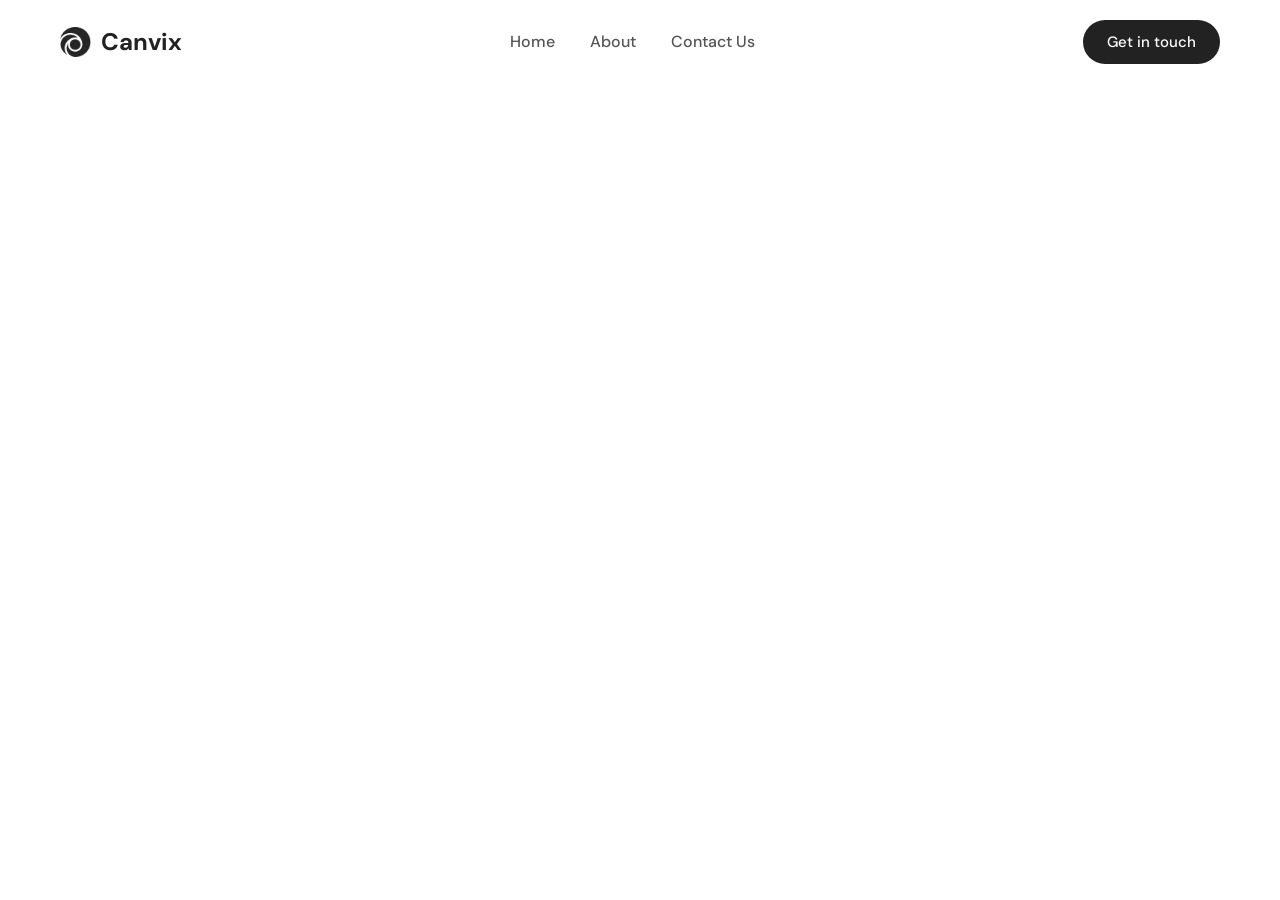
==== about.html @ ebe2cc83 "first commit" ====
<!DOCTYPE html>
<html lang="en">
<head>
    <meta charset="UTF-8">
    <meta name="viewport" content="width=device-width, initial-scale=1.0">
    <title>html10</title>
    <link rel="stylesheet" href="stylesindex.css">
    
    <link href="https://fonts.googleapis.com/css2?family=DM+Sans:opsz,wght@9..40,400;9..40,500;9..40,600;9..40,700&family=Roboto+Serif:opsz,wght@8..144,400;8..144,500;8..144,600;8..144,700&display=swap" rel="stylesheet">
    <link rel="stylesheet" href="https://cdnjs.cloudflare.com/ajax/libs/font-awesome/6.4.0/css/all.min.css" integrity="sha512-iecdLmaskl7CVkqkXNQ/ZH/XLlvWZOJyj7Yy7tcenmpD1ypASozpmT/E0iPtmFIB46ZmdtAc9eNBvH0H/ZpiBw==" crossorigin="anonymous" referrerpolicy="no-referrer" />
</head>
<body>
    <header>
        <div class="container">
            <div class="logo">
                <img src="img/logo.png" alt="logo">
                <h1>Canvix</h1>
            </div>                        
            <nav>
                <ul>
                    <li><a href="index.html">Home</a></li>
                    <li><a href="about.html">About</a></li>
                    <li><a href="contact.html">Contact Us</a></li>
                </ul>
            </nav>
            <a href="#" class="touch">Get in touch</a>
        </div>
    </header>
    <main>
        <section>

        </section>
    </main>
    <footer>

    </footer>
</body>
</html>
---- stylesindex.css ----
* {
    margin: 0;
    padding: 0;
    box-sizing: border-box;
}

body {
    font-family: "DM Sans", sans-serif;
    line-height: 1.6;
    color: #333;
    background-color: #ffffff;
}

.robotoserif {
    font-family: "Roboto Serif", serif;
}
 
header {
    background-color: transparent;
    padding: 20px 0;
}

.container {
    width: 100%;
    max-width: 1200px;
    margin: 0 auto;
    display: flex;
    justify-content: space-between;
    align-items: center;
    padding: 0 20px;
}

.logo {
    display: flex;
    align-items: center;
}

.logo img {
    height: 30px;
    margin-right: 10px;
}

.logo h1 {
    font-size: 24px;
    color: #222;
    margin: 0;
    font-weight: 700;
}

nav ul {
    list-style: none;
    display: flex;
}

nav ul li {
    margin-right: 35px;
}

nav ul li:last-child {
    margin-right: 0;
}

nav ul li a {
    text-decoration: none;
    color: #555;
    font-size: 16px;
    font-weight: 500;
}

nav ul li a:hover {
    color: #000;
}

.touch {
    background-color: #222;
    color: #fff;
    padding: 10px 24px;
    border-radius: 30px;
    font-size: 15px;
    font-weight: 500;
    text-decoration: none;
    transition: background-color 0.3s ease;
}

.touch:hover {
    background-color: #444;
}

.hero-section {
    margin: 40px 0 100px 0;
}

.background {
    background-color: #0b0b0b; 
    width: 100%;
    border-radius: 20px;
    display: flex;              
    justify-content: space-between;
    align-items: center;
    padding: 70px 60px;
    position: relative;
}

.hero-left {
    max-width: 55%;
}

.hero-left p.eyebrow {
    color: #a0a0a0; 
    font-size: 14px;
    margin-bottom: 15px;
}

.hero-left h1.dms {
    color: #ffffff;
    font-weight: 700;
    font-size: 52px;
    line-height: 1.1;
    margin-bottom: 25px;
}

.hero-left span.highlight {
    color: #50bba6;
}

.hero-left p.hero-desc {
    color: #d1d1d1;
    font-size: 16px;
    max-width: 90%;
    margin-bottom: 40px;
}

.rating {
    display: flex;
    align-items: center;
    gap: 15px;
}

.rating-avatar {
    width: 65px;
    height: 65px;
    border-radius: 50%;
    object-fit: cover;
}

.rating-text span {
    display: block;
    font-size: 18px;
    font-weight: 600;
    color: #ffffff; 
    margin-bottom: 4px;
}

.stars i {
    color: #ffffff;
    font-size: 14px;
}

.hero-right {
    position: relative;
    width: 330px;
    height: 440px;
    transform: translateY(40px); 
}

.image-stack {
    position: relative;
    width: 100%;
    height: 100%;
}

.image-stack .img {
    position: absolute;
    width: 100%;
    height: 100%;
    object-fit: cover;
    border-radius: 15px;
}

.image-stack .back {
    z-index: 1;
    top: -60px;
    left: -60px;
    opacity: 0.2;
}

.image-stack .middle {
    z-index: 2;
    top: -30px;
    left: -30px;
    opacity: 0.5;
}

.image-stack .front {
    z-index: 3;
    top: 0;
    left: 0;
    opacity: 1;
    box-shadow: -10px 10px 30px rgba(0,0,0,0.5); 
}

.info {
    padding: 40px 0 80px 0;
}

.stats-container {
    align-items: flex-start; 
}

.txtbox {
    text-align: center;
    flex: 1;
    padding: 0 15px;
}

.txtbox h1 {
    font-size: 45px;
    font-weight: 700;
    color: #000;
    margin-bottom: 5px;
}

.txtbox h2 {
    font-size: 22px;
    font-weight: 600;
    color: #222;
    margin-bottom: 15px;
}

.txtbox p {
    font-size: 16px;
    font-weight: 400;
    font-family: "DM Sans", sans-serif;
    color: #555;
    line-height: 1.6;
}
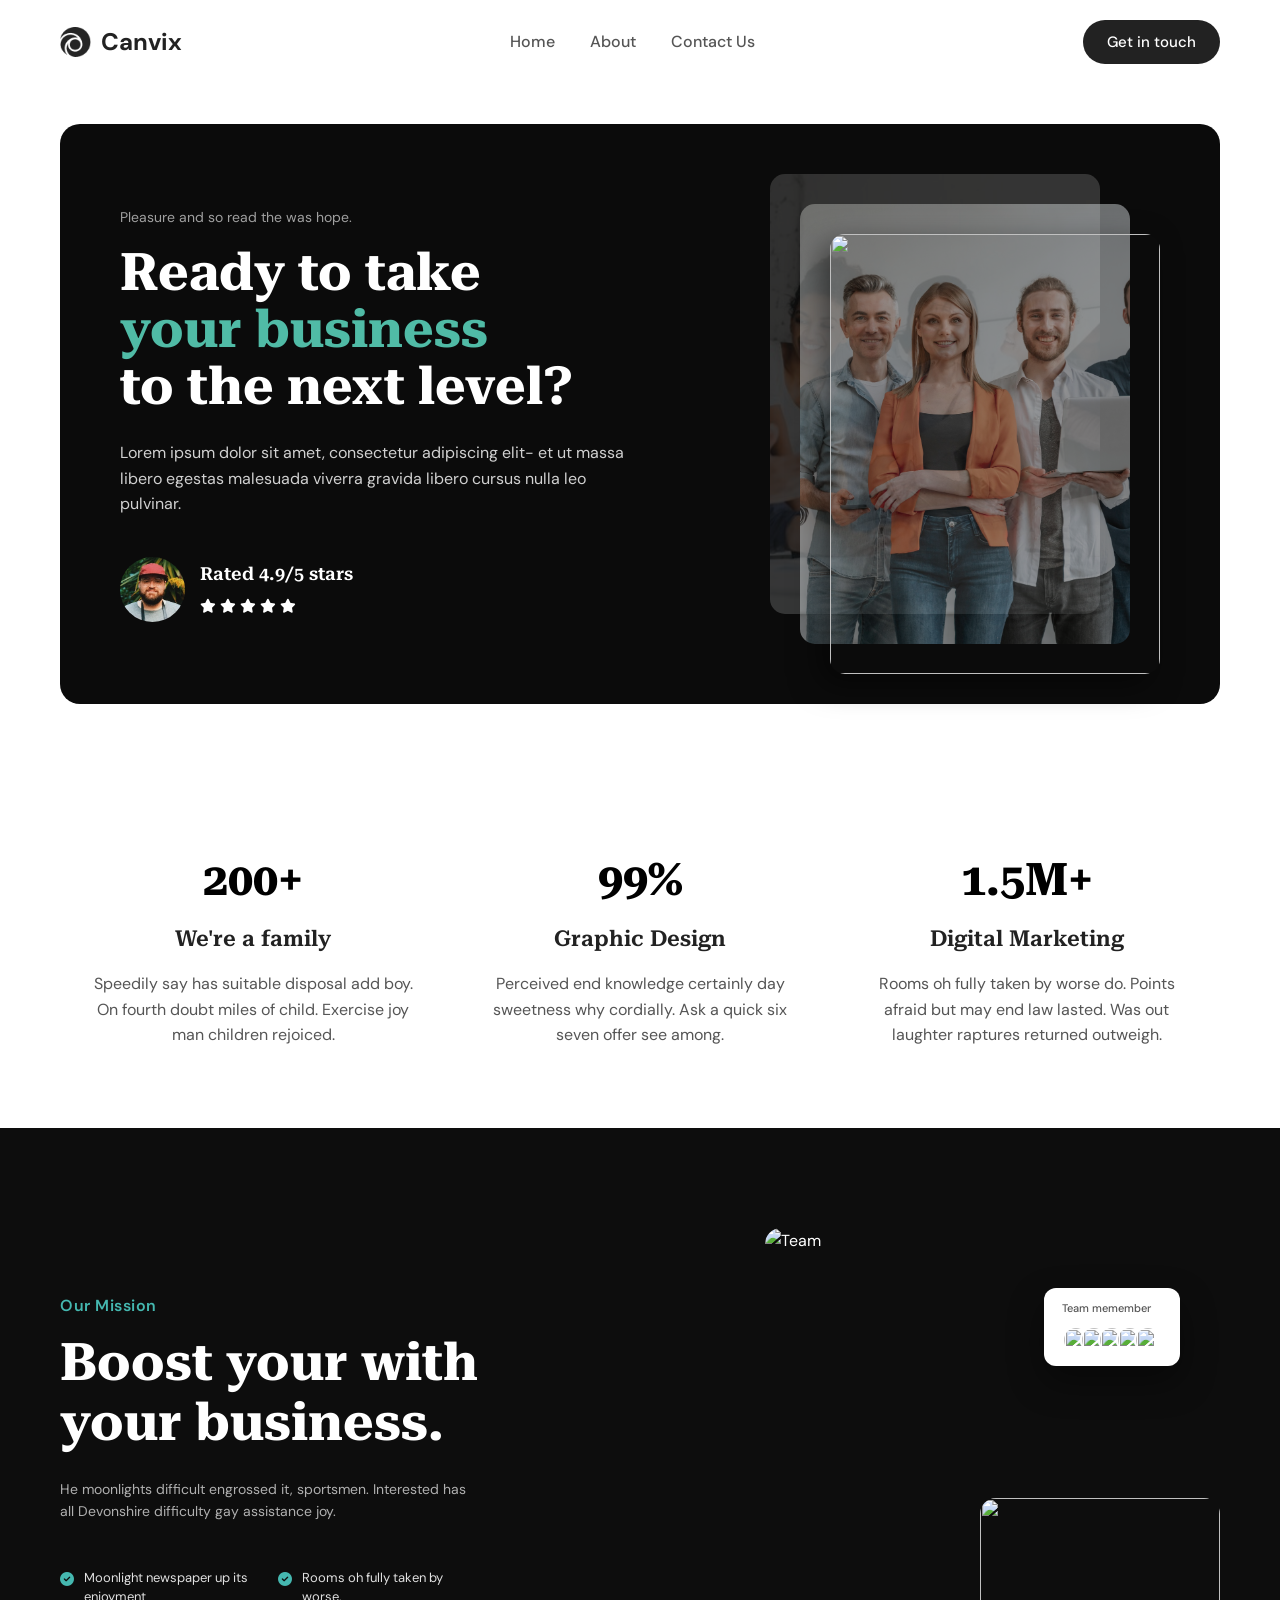
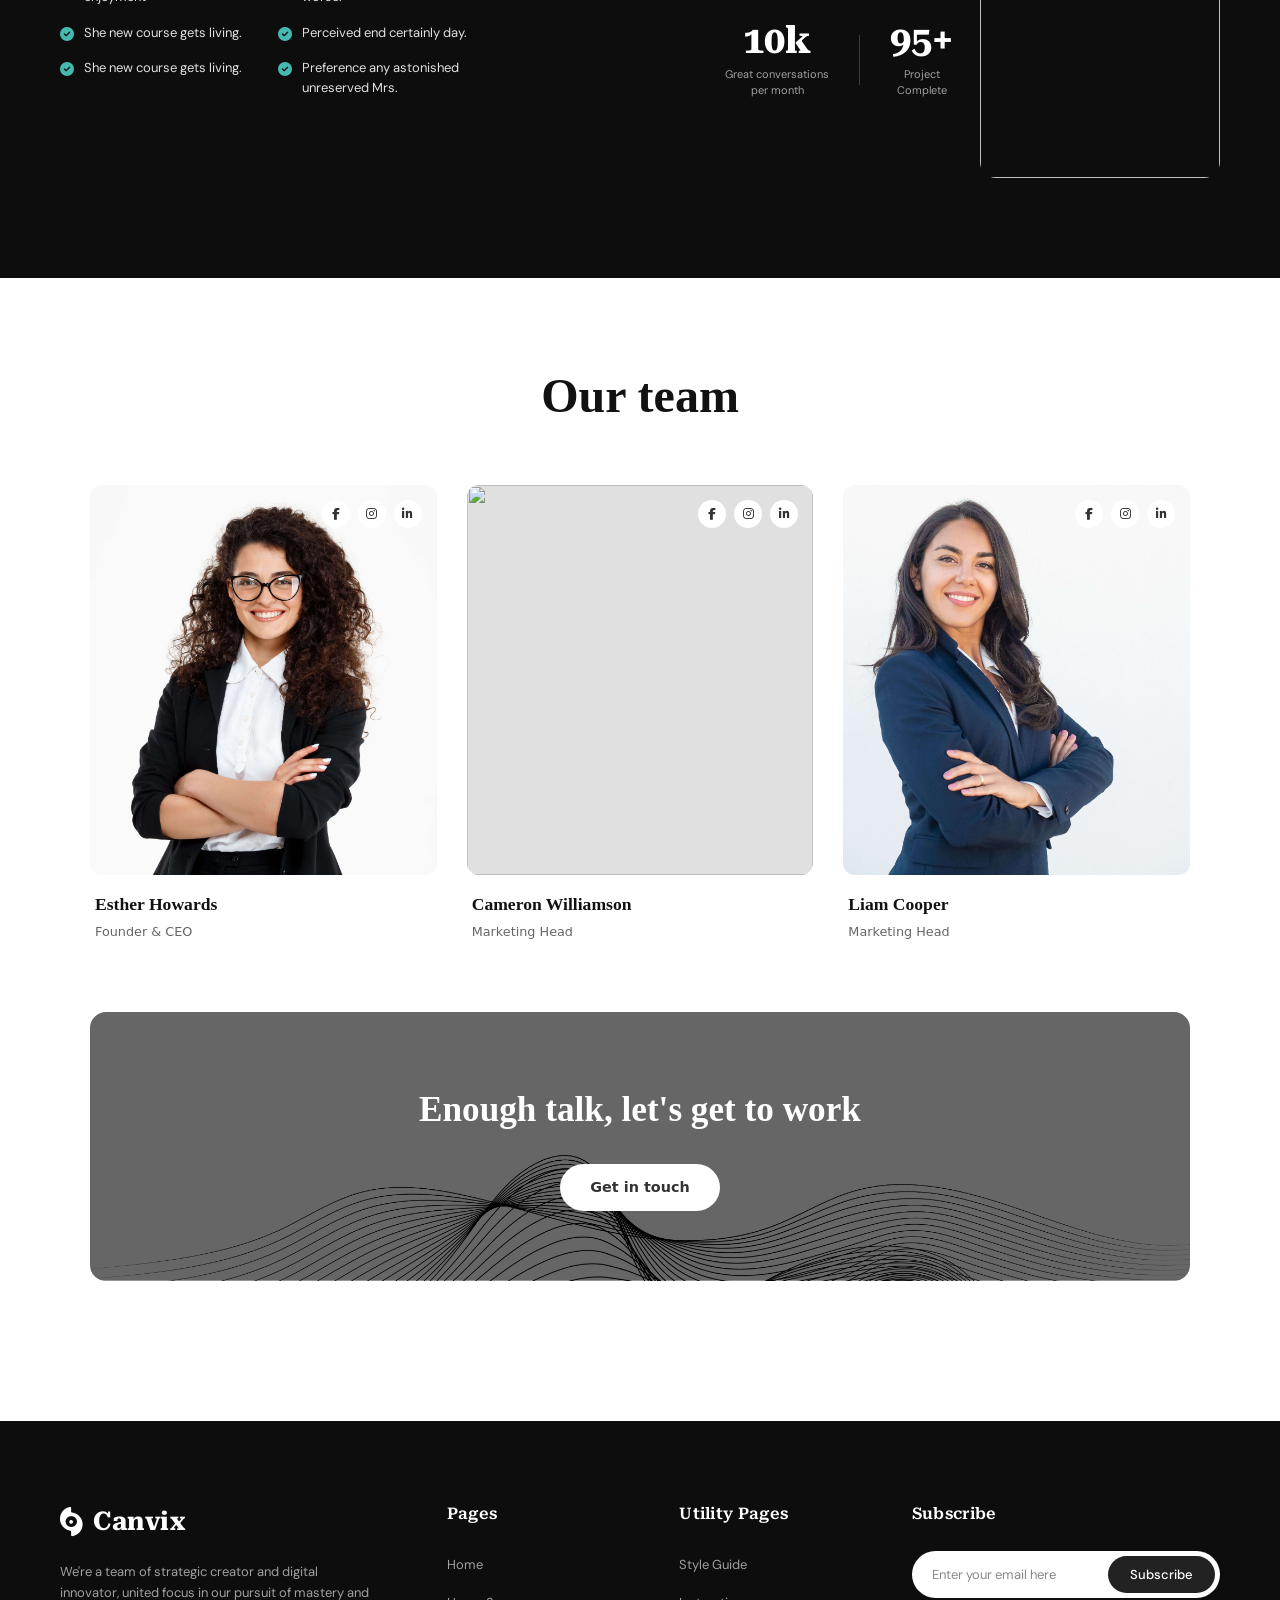
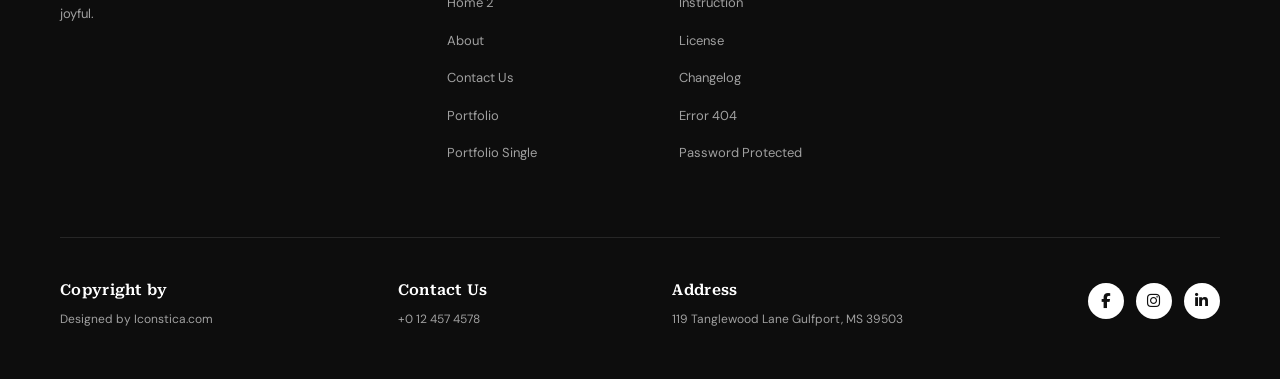
==== commit f2e900e2: "aboutus" ====
--- a/about.html
+++ b/about.html
@@ -1,10 +1,10 @@
-<!DOCTYPE html>
+ <!DOCTYPE html>
 <html lang="en">
 <head>
     <meta charset="UTF-8">
     <meta name="viewport" content="width=device-width, initial-scale=1.0">
     <title>html10</title>
-    <link rel="stylesheet" href="stylesindex.css">
+    <link rel="stylesheet" href="stylesabout.css">
     
     <link href="https://fonts.googleapis.com/css2?family=DM+Sans:opsz,wght@9..40,400;9..40,500;9..40,600;9..40,700&family=Roboto+Serif:opsz,wght@8..144,400;8..144,500;8..144,600;8..144,700&display=swap" rel="stylesheet">
     <link rel="stylesheet" href="https://cdnjs.cloudflare.com/ajax/libs/font-awesome/6.4.0/css/all.min.css" integrity="sha512-iecdLmaskl7CVkqkXNQ/ZH/XLlvWZOJyj7Yy7tcenmpD1ypASozpmT/E0iPtmFIB46ZmdtAc9eNBvH0H/ZpiBw==" crossorigin="anonymous" referrerpolicy="no-referrer" />
@@ -26,13 +26,269 @@
             <a href="#" class="touch">Get in touch</a>
         </div>
     </header>
+    
     <main>
-        <section>
-
+        <section class="hero-section">
+            <div class="container">
+                <div class="background">
+                    
+                    <div class="hero-left">
+                        <p class="eyebrow">Pleasure and so read the was hope.</p>
+                        <h1 class="dms robotoserif">Ready to take<br> <span class="highlight">your business</span> <br>to the next level?</h1>
+                        <p class="hero-desc">Lorem ipsum dolor sit amet, consectetur adipiscing elit- et ut massa libero egestas malesuada viverra gravida libero cursus nulla leo pulvinar.</p>
+                        
+                        <div class="rating">
+                            <img src="img/aboutusimg/review.png" alt="Rating Avatar" class="rating-avatar">
+                            <div class="rating-text">
+                                <span class="robotoserif">Rated 4.9/5 stars</span>
+                                <div class="stars">
+                                    <i class="fa-solid fa-star"></i>
+                                    <i class="fa-solid fa-star"></i>
+                                    <i class="fa-solid fa-star"></i>
+                                    <i class="fa-solid fa-star"></i>
+                                    <i class="fa-solid fa-star"></i>
+                                </div>
+                            </div>
+                        </div>
+                    </div>
+
+                    <div class="hero-right">
+                        <div class="image-stack">
+                            <img src="img/aboutusimg/back.png" class="img back">
+                            <img src="img/aboutusimg/middle.png" class="img middle">
+                            <img src="img/aboutusimg/front.jpg" class="img front">
+                        </div>
+                    </div>  
+
+                </div>
+            </div>
         </section>
+
+        <section class="info">
+            <div class="container stats-container">
+                <div class="txtbox">
+                    <h1 class="robotoserif">200+</h1>
+                    <h2 class="robotoserif">We're a family</h2>
+                    <p>Speedily say has suitable disposal add boy.<br>On fourth doubt miles of child. Exercise joy<br>man children rejoiced.</p>
+                </div>
+                <div class="txtbox">
+                    <h1 class="robotoserif">99%</h1>
+                    <h2 class="robotoserif">Graphic Design</h2>
+                    <p>Perceived end knowledge certainly day<br>sweetness why cordially. Ask a quick six<br>seven offer see among.</p>
+                </div>
+                <div class="txtbox">
+                    <h1 class="robotoserif">1.5M+</h1>
+                    <h2 class="robotoserif">Digital Marketing</h2>
+                    <p>Rooms oh fully taken by worse do. Points<br>afraid but may end law lasted. Was out<br>laughter raptures returned outweigh.</p>
+                </div>
+            </div>
+        </section>
+
+        <section class="mission-section">
+            <div class="wrapper mission-grid">
+                <div class="mission-content">
+                    <h4 class="mission-eyebrow">Our Mission</h4>
+                    <h2 class="mission-title robotoserif">Boost your with<br>your business.</h2>
+                    <p class="mission-desc">He moonlights difficult engrossed it, sportsmen. Interested has<br>all Devonshire difficulty gay assistance joy.</p>
+                    
+                    <div class="mission-lists">
+                        <ul class="check-list">
+                            <li>
+                                <i class="fa-solid fa-circle-check"></i>
+                                <span>Moonlight newspaper up its<br>enjoyment</span>
+                            </li>
+                            <li>
+                                <i class="fa-solid fa-circle-check"></i>
+                                <span>She new course gets living.</span>
+                            </li>
+                            <li>
+                                <i class="fa-solid fa-circle-check"></i>
+                                <span>She new course gets living.</span>
+                            </li>
+                        </ul>
+                        <ul class="check-list">
+                            <li>
+                                <i class="fa-solid fa-circle-check"></i>
+                                <span>Rooms oh fully taken by<br>worse.</span>
+                            </li>
+                            <li>
+                                <i class="fa-solid fa-circle-check"></i>
+                                <span>Perceived end certainly day.</span>
+                            </li>
+                            <li>
+                                <i class="fa-solid fa-circle-check"></i>
+                                <span>Preference any astonished<br>unreserved Mrs.</span>
+                            </li>
+                        </ul>
+                    </div>
+                </div>
+
+                <div class="mission-visuals">
+                    <img src="https://images.unsplash.com/photo-1522071820081-009f0129c71c?ixlib=rb-4.0.3&auto=format&fit=crop&w=500&q=80" alt="Team" class="visual-img-top">
+                    
+                    <div class="floating-team-card">
+                        <span class="card-title">Team memember</span>
+                        <div class="card-avatars">
+                            <img src="https://images.unsplash.com/photo-1534528741775-53994a69daeb?w=100&h=100&fit=crop">
+                            <img src="https://images.unsplash.com/photo-1506794778202-cad84cf45f1d?w=100&h=100&fit=crop">
+                            <img src="https://images.unsplash.com/photo-1494790108377-be9c29b29330?w=100&h=100&fit=crop">
+                            <img src="https://images.unsplash.com/photo-1517841905240-472988babdf9?w=100&h=100&fit=crop">
+                            <img src="https://images.unsplash.com/photo-1539571696357-5a69c17a67c6?w=100&h=100&fit=crop">
+                        </div>
+                    </div>
+
+                    <div class="visual-stats">
+                        <div class="stat-group">
+                            <h3 class="robotoserif">10k</h3>
+                            <p>Great conversations<br>per month</p>
+                        </div>
+                        <div class="stat-divider"></div>
+                        <div class="stat-group">
+                            <h3 class="robotoserif">95+</h3>
+                            <p>Project<br>Complete</p>
+                        </div>
+                    </div>
+
+                    <img src="img/aboutusimg/office.jpg" class="visual-img-bottom">
+                </div>
+            </div>
+        </section> 
+
+        <section class="team-section">
+            <div class="team-container">
+                <h2 class="team-heading">Our team</h2>
+
+                <div class="team-grid">
+                    <div class="team-card">
+                        <div class="team-image-wrapper">
+                            <img src="img/aboutusimg/qali1.jpg">
+                            <div class="team-social">
+                                <a href="#"><i class="fa-brands fa-facebook-f"></i></a>
+                                <a href="#"><i class="fa-brands fa-instagram"></i></a>
+                                <a href="#"><i class="fa-brands fa-linkedin-in"></i></a>
+                            </div>
+                        </div>
+                        <div class="team-info">
+                            <h3 class="team-name">Esther Howards</h3>
+                            <p class="team-role">Founder & CEO</p>
+                        </div>
+                    </div>
+
+                    <div class="team-card">
+                        <div class="team-image-wrapper">
+                            <img src="img/aboutusimg/kaci.jpg">
+                            <div class="team-social">
+                                <a href="#"><i class="fa-brands fa-facebook-f"></i></a>
+                                <a href="#"><i class="fa-brands fa-instagram"></i></a>
+                                <a href="#"><i class="fa-brands fa-linkedin-in"></i></a>
+                            </div>
+                        </div>
+                        <div class="team-info">
+                            <h3 class="team-name">Cameron Williamson</h3>
+                            <p class="team-role">Marketing Head</p>
+                        </div>
+                    </div>
+
+                    <div class="team-card">
+                        <div class="team-image-wrapper">
+                            <img src="img/aboutusimg/qali2.jpg">
+                            <div class="team-social">
+                                <a href="#"><i class="fa-brands fa-facebook-f"></i></a>
+                                <a href="#"><i class="fa-brands fa-instagram"></i></a>
+                                <a href="#"><i class="fa-brands fa-linkedin-in"></i></a>
+                            </div>
+                        </div>
+                        <div class="team-info">
+                            <h3 class="team-name">Liam Cooper</h3>
+                            <p class="team-role">Marketing Head</p>
+                        </div>
+                    </div>
+                </div>
+
+                <!-- Call to Action Banner -->
+                <div class="team-cta-banner">
+                    <h2>Enough talk, let's get to work</h2>
+                    <a href="#" class="team-btn">Get in touch</a>
+                </div>
+            </div>
+        </section>       
+
     </main>
-    <footer>
-
+    <footer class="site-footer">
+        <div class="wrapper">
+            <div class="footer-top">
+               
+                <div class="footer-col brand-col">
+                    <div class="footer-logo">
+                        <i class="fa-solid fa-hurricane"></i>
+                        <h2 class="robotoserif">Canvix</h2>
+                    </div>
+                    <p>We're a team of strategic creator and digital innovator, united focus in our pursuit of mastery and joyful.</p>
+                </div>
+                
+              
+                <div class="footer-col links-col">
+                    <h3 class="robotoserif">Pages</h3>
+                    <ul>
+                        <li><a href="#">Home</a></li>
+                        <li><a href="#">Home 2</a></li>
+                        <li><a href="#">About</a></li>
+                        <li><a href="#">Contact Us</a></li>
+                        <li><a href="#">Portfolio</a></li>
+                        <li><a href="#">Portfolio Single</a></li>
+                    </ul>
+                </div>
+                
+                
+                <div class="footer-col links-col">
+                    <h3 class="robotoserif">Utility Pages</h3>
+                    <ul>
+                        <li><a href="#">Style Guide</a></li>
+                        <li><a href="#">Instruction</a></li>
+                        <li><a href="#">License</a></li>
+                        <li><a href="#">Changelog</a></li>
+                        <li><a href="#">Error 404</a></li>
+                        <li><a href="#">Password Protected</a></li>
+                    </ul>
+                </div>
+                
+               
+                <div class="footer-col subscribe-col">
+                    <h3 class="robotoserif">Subscribe</h3>
+                    <form class="subscribe-form">
+                        <input type="email" placeholder="Enter your email here" required>
+                        <button type="submit">Subscribe</button>
+                    </form>
+                </div>
+            </div>
+
+            
+            <div class="footer-divider"></div>
+
+            
+            <div class="footer-bottom">
+                <div class="bottom-info">
+                    <h4 class="robotoserif">Copyright by</h4>
+                    <p>Designed by Iconstica.com</p>
+                </div>
+                
+                <div class="bottom-info">
+                    <h4 class="robotoserif">Contact Us</h4>
+                    <p>+0 12 457 4578</p>
+                </div>
+                
+                <div class="bottom-info address-info">
+                    <h4 class="robotoserif">Address</h4>
+                    <p>119 Tanglewood Lane Gulfport, MS 39503</p>
+                </div>
+                
+                <div class="footer-social">
+                    <a href="#"><i class="fa-brands fa-facebook-f"></i></a>
+                    <a href="#"><i class="fa-brands fa-instagram"></i></a>
+                    <a href="#"><i class="fa-brands fa-linkedin-in"></i></a>
+                </div>
+            </div>
+        </div>
     </footer>
 </body>
 </html>
--- a/stylesabout.css
+++ b/stylesabout.css
@@ -0,0 +1,844 @@
+/* basic reset */
+* {
+    margin: 0;
+    padding: 0;
+    box-sizing: border-box;
+}
+
+/* global typography */
+body {
+    font-family: "DM Sans", sans-serif;
+    line-height: 1.6;
+    color: #333;
+    background-color: #ffffff;
+}
+
+.robotoserif {
+    font-family: "Roboto Serif", serif;
+}
+ 
+/* --- header and nav bar --- */
+header {
+    background-color: transparent;
+    padding: 20px 0;
+}
+
+.container {
+    width: 100%;
+    max-width: 1200px;
+    margin: 0 auto;
+    display: flex;
+    justify-content: space-between;
+    align-items: center;
+    padding: 0 20px;
+}
+
+.logo {
+    display: flex;
+    align-items: center;
+}
+
+.logo img {
+    height: 30px;
+    margin-right: 10px;
+}
+
+.logo h1 {
+    font-size: 24px;
+    color: #222;
+    margin: 0;
+    font-weight: 700;
+}
+
+nav ul {
+    list-style: none;
+    display: flex;
+}
+
+nav ul li {
+    margin-right: 35px;
+}
+
+nav ul li:last-child {
+    margin-right: 0;
+}
+
+nav ul li a {
+    text-decoration: none;
+    color: #555;
+    font-size: 16px;
+    font-weight: 500;
+}
+
+nav ul li a:hover {
+    color: #000;
+}
+
+.touch {
+    background-color: #222;
+    color: #fff;
+    padding: 10px 24px;
+    border-radius: 30px;
+    font-size: 15px;
+    font-weight: 500;
+    text-decoration: none;
+    transition: background-color 0.3s ease;
+}
+
+.touch:hover {
+    background-color: #444;
+}
+
+/* --- hero section --- */
+.hero-section {
+    margin: 40px 0 100px 0;
+}
+
+.background {
+    background-color: #0b0b0b; 
+    width: 100%;
+    border-radius: 20px;
+    display: flex;              
+    justify-content: space-between;
+    align-items: center;
+    padding: 70px 60px;
+    position: relative;
+}
+
+.hero-left {
+    max-width: 55%;
+}
+
+.hero-left p.eyebrow {
+    color: #a0a0a0; 
+    font-size: 14px;
+    margin-bottom: 15px;
+}
+
+.hero-left h1.dms {
+    color: #ffffff;
+    font-weight: 700;
+    font-size: 52px;
+    line-height: 1.1;
+    margin-bottom: 25px;
+}
+
+.hero-left span.highlight {
+    color: #50bba6;
+}
+
+.hero-left p.hero-desc {
+    color: #d1d1d1;
+    font-size: 16px;
+    max-width: 90%;
+    margin-bottom: 40px;
+}
+
+.rating {
+    display: flex;
+    align-items: center;
+    gap: 15px;
+}
+
+.rating-avatar {
+    width: 65px;
+    height: 65px;
+    border-radius: 50%;
+    object-fit: cover;
+}
+
+.rating-text span {
+    display: block;
+    font-size: 18px;
+    font-weight: 600;
+    color: #ffffff; 
+    margin-bottom: 4px;
+}
+
+.stars i {
+    color: #ffffff;
+    font-size: 14px;
+}
+
+/* hero right side images */
+.hero-right {
+    position: relative;
+    width: 330px;
+    height: 440px;
+    transform: translateY(40px); 
+}
+
+.image-stack {
+    position: relative;
+    width: 100%;
+    height: 100%;
+}
+
+.image-stack .img {
+    position: absolute;
+    width: 100%;
+    height: 100%;
+    object-fit: cover;
+    border-radius: 15px;
+}
+
+.image-stack .back {
+    z-index: 1;
+    top: -60px;
+    left: -60px;
+    opacity: 0.2;
+}
+
+.image-stack .middle {
+    z-index: 2;
+    top: -30px;
+    left: -30px;
+    opacity: 0.5;
+}
+
+.image-stack .front {
+    z-index: 3;
+    top: 0;
+    left: 0;
+    opacity: 1;
+    box-shadow: -10px 10px 30px rgba(0,0,0,0.5); 
+}
+
+/* --- company stats info area --- */
+.info {
+    padding: 40px 0 80px 0;
+}
+
+.stats-container {
+    align-items: flex-start; 
+}
+
+.txtbox {
+    text-align: center;
+    flex: 1;
+    padding: 0 15px;
+}
+
+.txtbox h1 {
+    font-size: 45px;
+    font-weight: 700;
+    color: #000;
+    margin-bottom: 5px;
+}
+
+.txtbox h2 {
+    font-size: 22px;
+    font-weight: 600;
+    color: #222;
+    margin-bottom: 15px;
+}
+
+.txtbox p {
+    font-size: 16px;
+    font-weight: 400;
+    font-family: "DM Sans", sans-serif;
+    color: #555;
+    line-height: 1.6;
+}
+
+/* --- dark mission section --- */
+.mission-section {
+    background-color: #0d0d0d;
+    padding: 100px 0;
+    color: #ffffff;
+}
+
+.mission-grid {
+    display: grid;
+    grid-template-columns: 1.1fr 0.9fr;
+    gap: 60px;
+    align-items: center;
+}
+
+.mission-eyebrow {
+    color: #45b8b0;
+    font-size: 16px;
+    font-weight: 600;
+    margin-bottom: 15px;
+    letter-spacing: 0.5px;
+}
+
+.mission-title {
+    font-size: 52px;
+    line-height: 1.15;
+    font-weight: 700;
+    margin-bottom: 25px;
+    color: #ffffff;
+}
+
+.mission-desc {
+    color: #b0b0b0;
+    font-size: 14px;
+    line-height: 1.6;
+    margin-bottom: 45px;
+    max-width: 480px;
+}
+
+.mission-lists {
+    display: flex;
+    gap: 30px;
+}
+
+.check-list {
+    list-style: none;
+    padding: 0;
+    margin: 0;
+}
+
+.check-list li {
+    display: flex;
+    align-items: flex-start;
+    gap: 10px;
+    margin-bottom: 16px;
+}
+
+.check-list i {
+    color: #45b8b0;
+    font-size: 14px;
+    margin-top: 4px;
+}
+
+.check-list span {
+    color: #e0e0e0;
+    font-size: 13px;
+    line-height: 1.5;
+}
+
+/* mission visuals / floating cards */
+.mission-visuals {
+    position: relative;
+    width: 100%;
+    height: 550px;
+}
+
+.visual-img-top {
+    position: absolute;
+    top: 0;
+    left: 40px;
+    width: 260px;
+    height: 340px;
+    object-fit: cover;
+    border-radius: 16px;
+    z-index: 1;
+}
+
+.visual-img-bottom {
+    position: absolute;
+    bottom: 0;
+    right: 0;
+    width: 240px;
+    height: 280px;
+    object-fit: cover;
+    border-radius: 16px;
+    z-index: 1;
+}
+
+.floating-team-card {
+    position: absolute;
+    top: 60px;
+    right: 40px;
+    background-color: #ffffff;
+    padding: 12px 18px;
+    border-radius: 12px;
+    box-shadow: 0 15px 35px rgba(0,0,0,0.4);
+    z-index: 3;
+}
+
+.floating-team-card .card-title {
+    color: #555;
+    font-size: 11px;
+    font-weight: 500;
+    display: block;
+    margin-bottom: 8px;
+}
+
+.card-avatars {
+    display: flex;
+}
+
+.card-avatars img {
+    width: 28px;
+    height: 28px;
+    border-radius: 50%;
+    border: 2px solid #ffffff;
+    margin-left: -10px;
+    object-fit: cover;
+}
+
+.card-avatars img:first-child {
+    margin-left: 0;
+}
+
+.visual-stats {
+    position: absolute;
+    bottom: 80px;
+    left: 0;
+    display: flex;
+    align-items: center;
+    gap: 30px;
+    z-index: 2;
+}
+
+.stat-group {
+    text-align: center;
+}
+
+.stat-group h3 {
+    font-size: 38px;
+    line-height: 1;
+    margin-bottom: 8px;
+}
+
+.stat-group p {
+    color: #a0a0a0;
+    font-size: 11px;
+    line-height: 1.4;
+    margin: 0;
+}
+
+.stat-divider {
+    height: 50px;
+    width: 1px;
+    background-color: rgba(255,255,255,0.2);
+}
+
+/* --- our team section --- */
+.team-section {
+    padding: 80px 20px;
+    font-family: 'Inter', system-ui, sans-serif;
+    background-color: #ffffff;
+}
+
+.team-container {
+    max-width: 1100px;
+    margin: 0 auto;
+}
+
+.team-heading {
+    font-family: 'Playfair Display', serif; 
+    font-size: 3rem;
+    text-align: center;
+    margin-bottom: 50px;
+    color: #111;
+}
+
+.team-grid {
+    display: flex;
+    justify-content: space-between;
+    gap: 30px;
+    margin-bottom: 70px;
+}
+
+.team-card {
+    flex: 1; 
+}
+
+/* team member images */
+.team-image-wrapper {
+    position: relative;
+    border-radius: 12px;
+    overflow: hidden;
+    aspect-ratio: 4 / 4.5; 
+    margin-bottom: 15px;
+    background-color: #e0e0e0; 
+}
+
+.team-image-wrapper img {
+    width: 100%;
+    height: 100%;
+    object-fit: cover;
+    display: block;
+}
+
+/* team social icons overlay */
+.team-social {
+    position: absolute;
+    top: 15px;
+    right: 15px;
+    display: flex;
+    gap: 8px;
+}
+
+.team-social a {
+    display: flex;
+    align-items: center;
+    justify-content: center;
+    width: 28px;
+    height: 28px;
+    background-color: #ffffff;
+    color: #333;
+    border-radius: 50%;
+    text-decoration: none;
+    font-size: 0.75rem;
+    transition: transform 0.2s ease;
+}
+
+.team-social a:hover {
+    transform: scale(1.1);
+}
+
+.team-info {
+    padding-left: 5px;
+}
+
+.team-name {
+    font-family: 'Playfair Display', serif;
+    font-size: 1.1rem;
+    font-weight: 700;
+    color: #111;
+    margin: 0 0 4px 0;
+}
+
+.team-role {
+    font-size: 0.8rem;
+    color: #666;
+    margin: 0;
+}
+
+/* team section cta banner at the bottom */
+.team-cta-banner {
+    background-image: 
+        linear-gradient(rgba(0, 0, 0, 0.6), rgba(0, 0, 0, 0.6)), 
+        url('img/aboutusimg/enoughtalk.jpg');
+    background-size: cover;
+    background-position: center;
+    border-radius: 16px;
+    padding: 70px 20px;
+    text-align: center;
+    color: #ffffff;
+}
+
+.team-cta-banner h2 {
+    font-family: 'Playfair Display', serif;
+    font-size: 2.2rem;
+    margin: 0 0 25px 0;
+    font-weight: 700;
+}
+
+.team-btn {
+    display: inline-block;
+    background-color: #ffffff;
+    color: #333;
+    text-decoration: none;
+    padding: 12px 30px;
+    border-radius: 30px; 
+    font-weight: 600;
+    font-size: 0.9rem;
+    transition: background-color 0.3s ease;
+}
+
+.team-btn:hover {
+    background-color: #f0f0f0;
+}
+
+/* --- footer --- */
+.site-footer {
+    background-color: #0d0d0d;
+    color: #ffffff;
+    padding: 80px 0 50px;
+    margin-top: 60px;
+}
+
+.wrapper {
+    width: 100%;
+    max-width: 1200px;
+    margin: 0 auto;
+    padding: 0 20px;
+}
+
+.footer-top {
+    display: grid;
+    grid-template-columns: 1.8fr 1fr 1fr 1.6fr;
+    gap: 40px;
+}
+
+.footer-logo {
+    display: flex;
+    align-items: center;
+    gap: 10px;
+    margin-bottom: 20px;
+}
+
+.footer-logo i {
+    font-size: 30px;
+    color: #ffffff;
+}
+
+.footer-logo h2 {
+    font-size: 26px;
+    font-weight: 700;
+    letter-spacing: 0.5px;
+    margin: 0;
+}
+
+.brand-col p {
+    color: #a0a0a0;
+    font-size: 13px;
+    line-height: 1.6;
+    max-width: 90%;
+}
+
+.links-col h3, 
+.subscribe-col h3 {
+    font-size: 16px;
+    font-weight: 600;
+    margin-bottom: 25px;
+    letter-spacing: 0.3px;
+}
+
+.links-col ul {
+    list-style: none;
+    padding: 0;
+}
+
+.links-col li {
+    margin-bottom: 12px;
+}
+
+.links-col a {
+    color: #a0a0a0;
+    text-decoration: none;
+    font-size: 13px;
+    transition: color 0.3s ease;
+}
+
+.links-col a:hover {
+    color: #ffffff;
+}
+
+/* email subscribe form inside footer */
+.subscribe-form {
+    display: flex;
+    background-color: #ffffff;
+    border-radius: 40px;
+    padding: 5px; 
+    align-items: center;
+}
+
+.subscribe-form input {
+    flex-grow: 1;
+    background: transparent;
+    border: none;
+    outline: none;
+    padding: 10px 15px;
+    font-family: "DM Sans", sans-serif;
+    font-size: 13px;
+    color: #333;
+}
+
+.subscribe-form input::placeholder {
+    color: #888;
+}
+
+.subscribe-form button {
+    background-color: #222222;
+    color: #ffffff;
+    border: none;
+    padding: 10px 22px;
+    border-radius: 40px;
+    font-family: "DM Sans", sans-serif;
+    font-size: 13px;
+    font-weight: 500;
+    cursor: pointer;
+    transition: background-color 0.3s ease;
+}
+
+.subscribe-form button:hover {
+    background-color: #444444;
+}
+
+.footer-divider {
+    height: 1px;
+    background-color: rgba(255, 255, 255, 0.1); /* Subtle faint line */
+    margin: 60px 0 40px;
+}
+
+.footer-bottom {
+    display: flex;
+    justify-content: space-between;
+    align-items: flex-start;
+    flex-wrap: wrap;
+    gap: 30px;
+}
+
+.bottom-info h4 {
+    font-size: 15px;
+    font-weight: 600;
+    margin-bottom: 8px;
+    letter-spacing: 0.3px;
+}
+
+.bottom-info p {
+    color: #a0a0a0;
+    font-size: 12px;
+    margin: 0;
+}
+
+/* bottom social icons */
+.footer-social {
+    display: flex;
+    gap: 12px;
+    align-items: center;
+    margin-top: 5px;
+}
+
+.footer-social a {
+    background-color: #ffffff;
+    color: #111111;
+    width: 36px;
+    height: 36px;
+    border-radius: 50%;
+    display: flex;
+    align-items: center;
+    justify-content: center;
+    text-decoration: none;
+    font-size: 15px;
+    transition: transform 0.2s ease, background-color 0.2s ease;
+}
+
+.footer-social a:hover {
+    transform: translateY(-2px);
+    background-color: #e0e0e0;
+}
+
+/*responsive media queries start here*/
+
+@media (max-width: 992px) {
+    
+    .background {
+        flex-direction: column;
+        padding: 50px 30px;
+        text-align: center;
+    }
+    
+    .hero-left {
+        max-width: 100%;
+        margin-bottom: 80px;
+        display: flex;
+        flex-direction: column;
+        align-items: center;
+    }
+    
+    .hero-right {
+        transform: translateY(0);
+        margin-top: 20px;
+    }
+
+    .mission-grid {
+        grid-template-columns: 1fr;
+        gap: 60px;
+    }
+
+    .mission-desc {
+        max-width: 100%;
+    }
+
+    .footer-top {
+        grid-template-columns: 1fr 1fr;
+    }
+}
+
+
+@media (max-width: 768px) {
+    
+    header .container {
+        flex-direction: column;
+        gap: 20px;
+    }
+    
+    nav ul {
+        flex-wrap: wrap;
+        justify-content: center;
+        gap: 15px;
+    }
+    
+    nav ul li {
+        margin-right: 0;
+    }
+    
+    .hero-left h1.dms {
+        font-size: 38px;
+    }
+
+    .hero-right {
+        width: 280px;
+        height: 380px;
+    }
+    .image-stack .back {
+        top: -30px;
+        left: -30px;
+    }
+
+    .info .stats-container {
+        flex-direction: column;
+        gap: 50px;
+    }
+
+    .mission-title {
+        font-size: 36px;
+    }
+    .mission-lists {
+        flex-direction: column;
+        gap: 15px;
+    }
+
+    .mission-visuals {
+        height: 450px;
+    }
+    .visual-img-top {
+        width: 180px;
+        height: 240px;
+        left: 10px;
+    }
+    .visual-img-bottom {
+        width: 180px;
+        height: 220px;
+    }
+    .floating-team-card {
+        top: 20px;
+        right: 10px;
+        transform: scale(0.85);
+        transform-origin: top right;
+    }
+    .visual-stats {
+        bottom: 30px;
+        gap: 15px;
+    }
+
+    .team-grid {
+        flex-direction: column;
+        gap: 40px;
+    }
+
+    .team-cta-banner {
+        padding: 50px 20px;
+    }
+    .team-cta-banner h2 {
+        font-size: 1.8rem;
+    }
+
+    .footer-top {
+        grid-template-columns: 1fr;
+        text-align: center;
+    }
+    
+    .footer-logo {
+        justify-content: center;
+    }
+    
+    .brand-col p {
+        margin: 0 auto;
+    }
+
+    .footer-bottom {
+        flex-direction: column;
+        align-items: center;
+        text-align: center;
+        gap: 25px;
+    }
+}
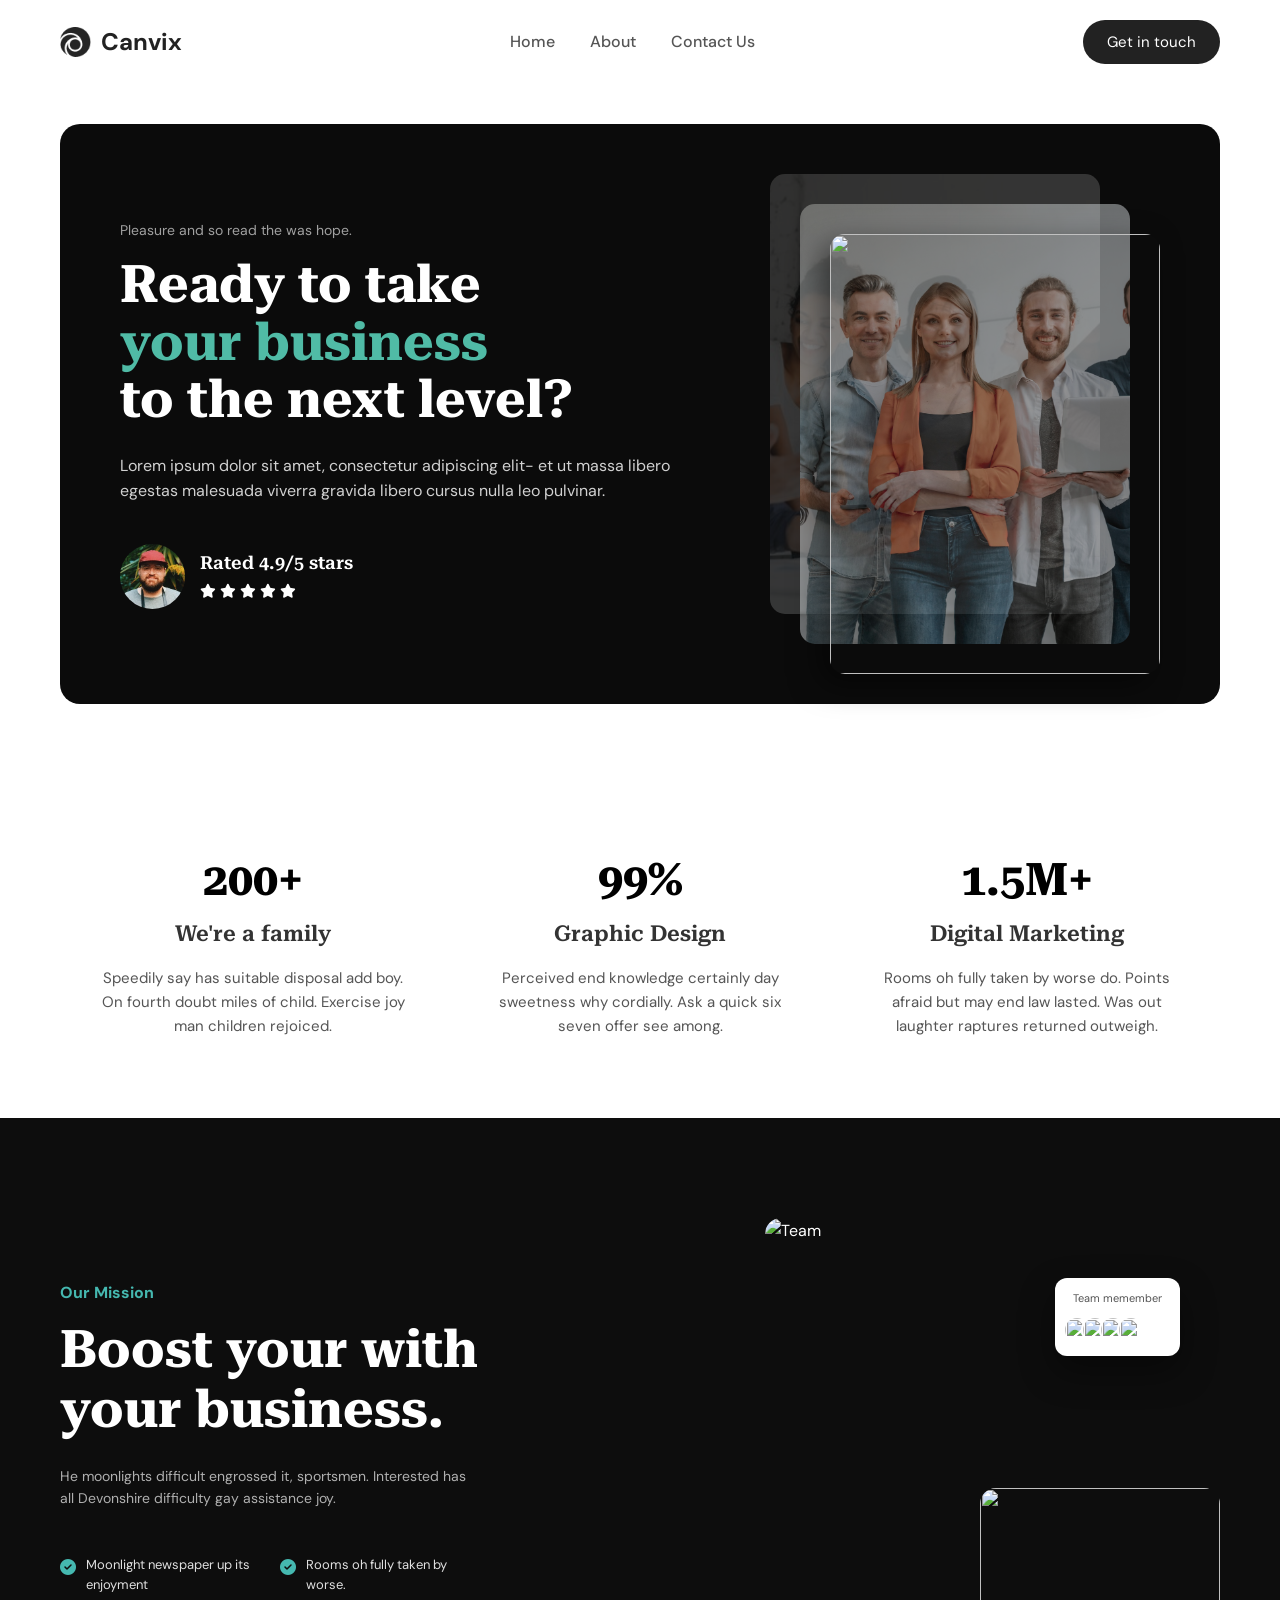
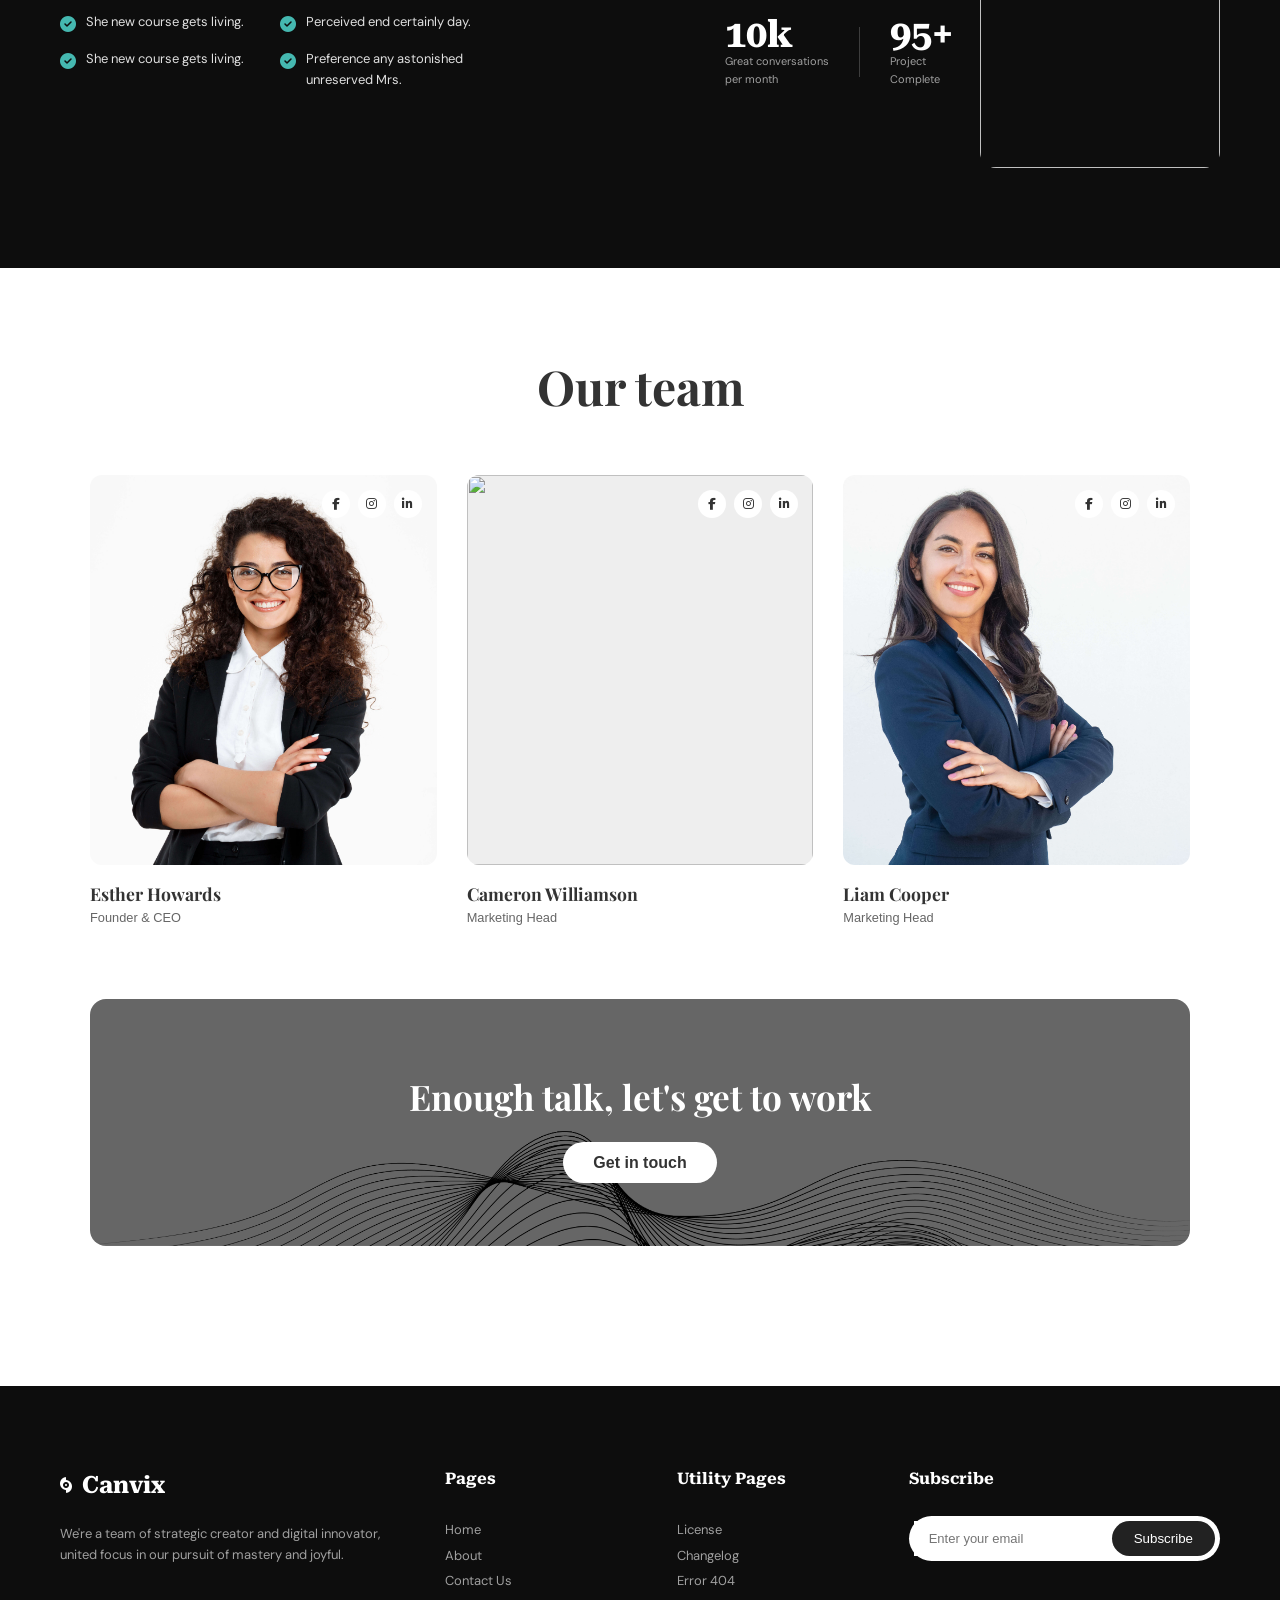
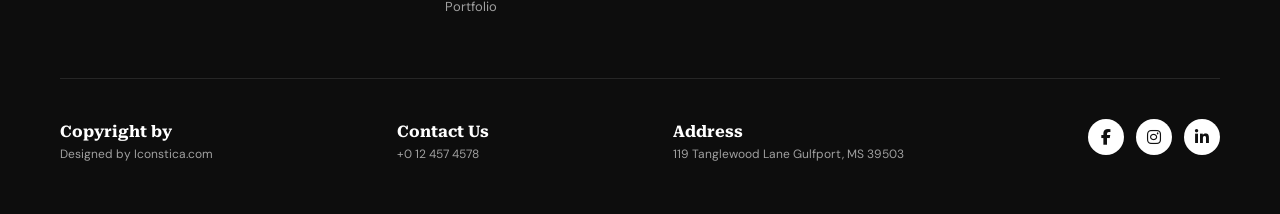
==== commit 83d35a92: "fix" ====
--- a/about.html
+++ b/about.html
@@ -1,13 +1,17 @@
- <!DOCTYPE html>
+<!DOCTYPE html>
 <html lang="en">
 <head>
     <meta charset="UTF-8">
     <meta name="viewport" content="width=device-width, initial-scale=1.0">
-    <title>html10</title>
+    <title>Canvix | About Us</title>
+    
+    <link rel="icon" type="image/png" href="img/logo.png">
+    
     <link rel="stylesheet" href="stylesabout.css">
     
-    <link href="https://fonts.googleapis.com/css2?family=DM+Sans:opsz,wght@9..40,400;9..40,500;9..40,600;9..40,700&family=Roboto+Serif:opsz,wght@8..144,400;8..144,500;8..144,600;8..144,700&display=swap" rel="stylesheet">
-    <link rel="stylesheet" href="https://cdnjs.cloudflare.com/ajax/libs/font-awesome/6.4.0/css/all.min.css" integrity="sha512-iecdLmaskl7CVkqkXNQ/ZH/XLlvWZOJyj7Yy7tcenmpD1ypASozpmT/E0iPtmFIB46ZmdtAc9eNBvH0H/ZpiBw==" crossorigin="anonymous" referrerpolicy="no-referrer" />
+    <link href="https://fonts.googleapis.com/css2?family=DM+Sans:opsz,wght@9..40,400;9..40,500;9..40,600;9..40,700&family=Roboto+Serif:opsz,wght@8..144,400;8..144,500;8..144,600;8..144,700&family=Playfair+Display:wght@700&display=swap" rel="stylesheet">
+    
+    <link rel="stylesheet" href="https://cdnjs.cloudflare.com/ajax/libs/font-awesome/6.4.0/css/all.min.css">
 </head>
 <body>
     <header>
@@ -54,9 +58,9 @@
 
                     <div class="hero-right">
                         <div class="image-stack">
-                            <img src="img/aboutusimg/back.png" class="img back">
-                            <img src="img/aboutusimg/middle.png" class="img middle">
-                            <img src="img/aboutusimg/front.jpg" class="img front">
+                            <img src="img/aboutusimg/back.png" class="img-back">
+                            <img src="img/aboutusimg/middle.png" class="img-middle">
+                            <img src="img/aboutusimg/front.jpg" class="img-front">
                         </div>
                     </div>  
 
@@ -93,32 +97,14 @@
                     
                     <div class="mission-lists">
                         <ul class="check-list">
-                            <li>
-                                <i class="fa-solid fa-circle-check"></i>
-                                <span>Moonlight newspaper up its<br>enjoyment</span>
-                            </li>
-                            <li>
-                                <i class="fa-solid fa-circle-check"></i>
-                                <span>She new course gets living.</span>
-                            </li>
-                            <li>
-                                <i class="fa-solid fa-circle-check"></i>
-                                <span>She new course gets living.</span>
-                            </li>
+                            <li><i class="fa-solid fa-circle-check"></i><span>Moonlight newspaper up its<br>enjoyment</span></li>
+                            <li><i class="fa-solid fa-circle-check"></i><span>She new course gets living.</span></li>
+                            <li><i class="fa-solid fa-circle-check"></i><span>She new course gets living.</span></li>
                         </ul>
                         <ul class="check-list">
-                            <li>
-                                <i class="fa-solid fa-circle-check"></i>
-                                <span>Rooms oh fully taken by<br>worse.</span>
-                            </li>
-                            <li>
-                                <i class="fa-solid fa-circle-check"></i>
-                                <span>Perceived end certainly day.</span>
-                            </li>
-                            <li>
-                                <i class="fa-solid fa-circle-check"></i>
-                                <span>Preference any astonished<br>unreserved Mrs.</span>
-                            </li>
+                            <li><i class="fa-solid fa-circle-check"></i><span>Rooms oh fully taken by<br>worse.</span></li>
+                            <li><i class="fa-solid fa-circle-check"></i><span>Perceived end certainly day.</span></li>
+                            <li><i class="fa-solid fa-circle-check"></i><span>Preference any astonished<br>unreserved Mrs.</span></li>
                         </ul>
                     </div>
                 </div>
@@ -133,7 +119,6 @@
                             <img src="https://images.unsplash.com/photo-1506794778202-cad84cf45f1d?w=100&h=100&fit=crop">
                             <img src="https://images.unsplash.com/photo-1494790108377-be9c29b29330?w=100&h=100&fit=crop">
                             <img src="https://images.unsplash.com/photo-1517841905240-472988babdf9?w=100&h=100&fit=crop">
-                            <img src="https://images.unsplash.com/photo-1539571696357-5a69c17a67c6?w=100&h=100&fit=crop">
                         </div>
                     </div>
 
@@ -205,7 +190,6 @@
                     </div>
                 </div>
 
-                <!-- Call to Action Banner -->
                 <div class="team-cta-banner">
                     <h2>Enough talk, let's get to work</h2>
                     <a href="#" class="team-btn">Get in touch</a>
@@ -214,10 +198,10 @@
         </section>       
 
     </main>
+
     <footer class="site-footer">
         <div class="wrapper">
             <div class="footer-top">
-               
                 <div class="footer-col brand-col">
                     <div class="footer-logo">
                         <i class="fa-solid fa-hurricane"></i>
@@ -226,62 +210,49 @@
                     <p>We're a team of strategic creator and digital innovator, united focus in our pursuit of mastery and joyful.</p>
                 </div>
                 
-              
                 <div class="footer-col links-col">
                     <h3 class="robotoserif">Pages</h3>
                     <ul>
                         <li><a href="#">Home</a></li>
-                        <li><a href="#">Home 2</a></li>
                         <li><a href="#">About</a></li>
                         <li><a href="#">Contact Us</a></li>
                         <li><a href="#">Portfolio</a></li>
-                        <li><a href="#">Portfolio Single</a></li>
                     </ul>
                 </div>
-                
                 
                 <div class="footer-col links-col">
                     <h3 class="robotoserif">Utility Pages</h3>
                     <ul>
-                        <li><a href="#">Style Guide</a></li>
-                        <li><a href="#">Instruction</a></li>
                         <li><a href="#">License</a></li>
                         <li><a href="#">Changelog</a></li>
                         <li><a href="#">Error 404</a></li>
-                        <li><a href="#">Password Protected</a></li>
                     </ul>
                 </div>
                 
-               
                 <div class="footer-col subscribe-col">
                     <h3 class="robotoserif">Subscribe</h3>
                     <form class="subscribe-form">
-                        <input type="email" placeholder="Enter your email here" required>
+                        <input type="email" placeholder="Enter your email" required>
                         <button type="submit">Subscribe</button>
                     </form>
                 </div>
             </div>
 
-            
             <div class="footer-divider"></div>
 
-            
             <div class="footer-bottom">
                 <div class="bottom-info">
                     <h4 class="robotoserif">Copyright by</h4>
                     <p>Designed by Iconstica.com</p>
                 </div>
-                
                 <div class="bottom-info">
                     <h4 class="robotoserif">Contact Us</h4>
                     <p>+0 12 457 4578</p>
                 </div>
-                
                 <div class="bottom-info address-info">
                     <h4 class="robotoserif">Address</h4>
                     <p>119 Tanglewood Lane Gulfport, MS 39503</p>
                 </div>
-                
                 <div class="footer-social">
                     <a href="#"><i class="fa-brands fa-facebook-f"></i></a>
                     <a href="#"><i class="fa-brands fa-instagram"></i></a>
--- a/stylesabout.css
+++ b/stylesabout.css
@@ -1,166 +1,90 @@
-/* basic reset */
+/* --- global stuff --- */
 * {
     margin: 0;
     padding: 0;
     box-sizing: border-box;
 }
 
-/* global typography */
 body {
     font-family: "DM Sans", sans-serif;
     line-height: 1.6;
     color: #333;
     background-color: #ffffff;
-}
-
-.robotoserif {
-    font-family: "Roboto Serif", serif;
-}
- 
-/* --- header and nav bar --- */
-header {
-    background-color: transparent;
-    padding: 20px 0;
-}
+    overflow-x: hidden;
+}
+
+.robotoserif { font-family: "Roboto Serif", serif; }
 
 .container {
     width: 100%;
     max-width: 1200px;
     margin: 0 auto;
+    padding: 0 20px;
+}
+
+.wrapper {
+    max-width: 1200px;
+    margin: 0 auto;
+    padding: 0 20px;
+}
+
+/* --- header / navigation --- */
+header {
+    background-color: transparent;
+    padding: 20px 0;
+}
+
+header .container {
     display: flex;
     justify-content: space-between;
     align-items: center;
-    padding: 0 20px;
-}
-
-.logo {
-    display: flex;
-    align-items: center;
-}
-
-.logo img {
-    height: 30px;
-    margin-right: 10px;
-}
-
-.logo h1 {
-    font-size: 24px;
-    color: #222;
-    margin: 0;
-    font-weight: 700;
-}
-
-nav ul {
-    list-style: none;
-    display: flex;
-}
-
-nav ul li {
-    margin-right: 35px;
-}
-
-nav ul li:last-child {
-    margin-right: 0;
-}
-
-nav ul li a {
-    text-decoration: none;
-    color: #555;
-    font-size: 16px;
-    font-weight: 500;
-}
-
-nav ul li a:hover {
-    color: #000;
-}
+}
+
+.logo { display: flex; align-items: center; }
+.logo img { height: 30px; margin-right: 10px; }
+.logo h1 { font-size: 24px; color: #222; font-weight: 700; }
+
+nav ul { list-style: none; display: flex; }
+nav ul li { margin-right: 35px; }
+nav ul li:last-child { margin-right: 0; }
+nav ul li a { text-decoration: none; color: #555; font-size: 16px; font-weight: 500; }
+nav ul li a:hover { color: #000; }
 
 .touch {
     background-color: #222;
     color: #fff;
     padding: 10px 24px;
     border-radius: 30px;
+    text-decoration: none;
     font-size: 15px;
-    font-weight: 500;
-    text-decoration: none;
-    transition: background-color 0.3s ease;
-}
-
-.touch:hover {
-    background-color: #444;
-}
-
-/* --- hero section --- */
-.hero-section {
-    margin: 40px 0 100px 0;
-}
+    transition: 0.3s;
+}
+
+.touch:hover { background-color: #444; }
+
+/* --- hero section images (fixed) --- */
+.hero-section { margin: 40px 0 100px 0; }
 
 .background {
     background-color: #0b0b0b; 
-    width: 100%;
     border-radius: 20px;
     display: flex;              
     justify-content: space-between;
     align-items: center;
     padding: 70px 60px;
-    position: relative;
-}
-
-.hero-left {
-    max-width: 55%;
-}
-
-.hero-left p.eyebrow {
-    color: #a0a0a0; 
-    font-size: 14px;
-    margin-bottom: 15px;
-}
-
-.hero-left h1.dms {
-    color: #ffffff;
-    font-weight: 700;
-    font-size: 52px;
-    line-height: 1.1;
-    margin-bottom: 25px;
-}
-
-.hero-left span.highlight {
-    color: #50bba6;
-}
-
-.hero-left p.hero-desc {
-    color: #d1d1d1;
-    font-size: 16px;
-    max-width: 90%;
-    margin-bottom: 40px;
-}
-
-.rating {
-    display: flex;
-    align-items: center;
-    gap: 15px;
-}
-
-.rating-avatar {
-    width: 65px;
-    height: 65px;
-    border-radius: 50%;
-    object-fit: cover;
-}
-
-.rating-text span {
-    display: block;
-    font-size: 18px;
-    font-weight: 600;
-    color: #ffffff; 
-    margin-bottom: 4px;
-}
-
-.stars i {
-    color: #ffffff;
-    font-size: 14px;
-}
-
-/* hero right side images */
+}
+
+.hero-left { max-width: 55%; }
+.hero-left p.eyebrow { color: #a0a0a0; font-size: 14px; margin-bottom: 15px; }
+.hero-left h1.dms { color: #ffffff; font-weight: 700; font-size: 52px; line-height: 1.1; margin-bottom: 25px; }
+.hero-left span.highlight { color: #50bba6; }
+.hero-left p.hero-desc { color: #d1d1d1; font-size: 16px; margin-bottom: 40px; }
+
+.rating { display: flex; align-items: center; gap: 15px; }
+.rating-avatar { width: 65px; height: 65px; border-radius: 50%; object-fit: cover; }
+.rating-text span { display: block; font-size: 18px; font-weight: 600; color: #ffffff; }
+.stars i { color: #ffffff; font-size: 14px; }
+
 .hero-right {
     position: relative;
     width: 330px;
@@ -168,13 +92,9 @@
     transform: translateY(40px); 
 }
 
-.image-stack {
-    position: relative;
-    width: 100%;
-    height: 100%;
-}
-
-.image-stack .img {
+.image-stack { position: relative; width: 100%; height: 100%; }
+
+.image-stack img {
     position: absolute;
     width: 100%;
     height: 100%;
@@ -182,663 +102,109 @@
     border-radius: 15px;
 }
 
-.image-stack .back {
-    z-index: 1;
-    top: -60px;
-    left: -60px;
-    opacity: 0.2;
-}
-
-.image-stack .middle {
-    z-index: 2;
-    top: -30px;
-    left: -30px;
-    opacity: 0.5;
-}
-
-.image-stack .front {
-    z-index: 3;
-    top: 0;
-    left: 0;
-    opacity: 1;
-    box-shadow: -10px 10px 30px rgba(0,0,0,0.5); 
-}
-
-/* --- company stats info area --- */
-.info {
-    padding: 40px 0 80px 0;
-}
-
-.stats-container {
-    align-items: flex-start; 
-}
-
-.txtbox {
-    text-align: center;
-    flex: 1;
-    padding: 0 15px;
-}
-
-.txtbox h1 {
-    font-size: 45px;
-    font-weight: 700;
-    color: #000;
-    margin-bottom: 5px;
-}
-
-.txtbox h2 {
-    font-size: 22px;
-    font-weight: 600;
-    color: #222;
-    margin-bottom: 15px;
-}
-
-.txtbox p {
-    font-size: 16px;
-    font-weight: 400;
-    font-family: "DM Sans", sans-serif;
-    color: #555;
-    line-height: 1.6;
-}
-
-/* --- dark mission section --- */
-.mission-section {
-    background-color: #0d0d0d;
-    padding: 100px 0;
-    color: #ffffff;
-}
-
-.mission-grid {
-    display: grid;
-    grid-template-columns: 1.1fr 0.9fr;
-    gap: 60px;
-    align-items: center;
-}
-
-.mission-eyebrow {
-    color: #45b8b0;
-    font-size: 16px;
-    font-weight: 600;
-    margin-bottom: 15px;
-    letter-spacing: 0.5px;
-}
-
-.mission-title {
-    font-size: 52px;
-    line-height: 1.15;
-    font-weight: 700;
-    margin-bottom: 25px;
-    color: #ffffff;
-}
-
-.mission-desc {
-    color: #b0b0b0;
-    font-size: 14px;
-    line-height: 1.6;
-    margin-bottom: 45px;
-    max-width: 480px;
-}
-
-.mission-lists {
-    display: flex;
-    gap: 30px;
-}
-
-.check-list {
-    list-style: none;
-    padding: 0;
-    margin: 0;
-}
-
-.check-list li {
-    display: flex;
-    align-items: flex-start;
-    gap: 10px;
-    margin-bottom: 16px;
-}
-
-.check-list i {
-    color: #45b8b0;
-    font-size: 14px;
-    margin-top: 4px;
-}
-
-.check-list span {
-    color: #e0e0e0;
-    font-size: 13px;
-    line-height: 1.5;
-}
-
-/* mission visuals / floating cards */
-.mission-visuals {
-    position: relative;
-    width: 100%;
-    height: 550px;
-}
-
-.visual-img-top {
-    position: absolute;
-    top: 0;
-    left: 40px;
-    width: 260px;
-    height: 340px;
-    object-fit: cover;
-    border-radius: 16px;
-    z-index: 1;
-}
-
-.visual-img-bottom {
-    position: absolute;
-    bottom: 0;
-    right: 0;
-    width: 240px;
-    height: 280px;
-    object-fit: cover;
-    border-radius: 16px;
-    z-index: 1;
-}
+.img-back { z-index: 1; top: -60px; left: -60px; opacity: 0.2; }
+.img-middle { z-index: 2; top: -30px; left: -30px; opacity: 0.5; }
+.img-front { z-index: 3; top: 0; left: 0; box-shadow: -10px 10px 30px rgba(0,0,0,0.5); }
+
+/* --- stats area --- */
+.info { padding: 40px 0 80px 0; }
+.stats-container { display: flex; align-items: flex-start; }
+.txtbox { text-align: center; flex: 1; padding: 0 15px; }
+.txtbox h1 { font-size: 45px; font-weight: 700; color: #000; }
+.txtbox h2 { font-size: 22px; font-weight: 600; margin-bottom: 15px; }
+.txtbox p { font-size: 15px; color: #555; }
+
+/* --- mission section --- */
+.mission-section { background-color: #0d0d0d; padding: 100px 0; color: #ffffff; }
+.mission-grid { display: grid; grid-template-columns: 1.1fr 0.9fr; gap: 60px; align-items: center; }
+.mission-eyebrow { color: #45b8b0; font-size: 16px; margin-bottom: 15px; }
+.mission-title { font-size: 52px; line-height: 1.15; font-weight: 700; margin-bottom: 25px; }
+.mission-desc { color: #b0b0b0; font-size: 14px; margin-bottom: 45px; }
+.mission-lists { display: flex; gap: 30px; }
+.check-list { list-style: none; }
+.check-list li { display: flex; gap: 10px; margin-bottom: 16px; }
+.check-list i { color: #45b8b0; margin-top: 4px; }
+.check-list span { color: #e0e0e0; font-size: 13px; }
+
+.mission-visuals { position: relative; width: 100%; height: 550px; }
+.visual-img-top { position: absolute; top: 0; left: 40px; width: 260px; height: 340px; object-fit: cover; border-radius: 16px; z-index: 1; }
+.visual-img-bottom { position: absolute; bottom: 0; right: 0; width: 240px; height: 280px; object-fit: cover; border-radius: 16px; }
 
 .floating-team-card {
-    position: absolute;
-    top: 60px;
-    right: 40px;
-    background-color: #ffffff;
-    padding: 12px 18px;
-    border-radius: 12px;
-    box-shadow: 0 15px 35px rgba(0,0,0,0.4);
-    z-index: 3;
-}
-
-.floating-team-card .card-title {
-    color: #555;
-    font-size: 11px;
-    font-weight: 500;
-    display: block;
-    margin-bottom: 8px;
-}
-
-.card-avatars {
-    display: flex;
-}
-
-.card-avatars img {
-    width: 28px;
-    height: 28px;
-    border-radius: 50%;
-    border: 2px solid #ffffff;
-    margin-left: -10px;
-    object-fit: cover;
-}
-
-.card-avatars img:first-child {
-    margin-left: 0;
-}
-
-.visual-stats {
-    position: absolute;
-    bottom: 80px;
-    left: 0;
-    display: flex;
-    align-items: center;
-    gap: 30px;
-    z-index: 2;
-}
-
-.stat-group {
-    text-align: center;
-}
-
-.stat-group h3 {
-    font-size: 38px;
-    line-height: 1;
-    margin-bottom: 8px;
-}
-
-.stat-group p {
-    color: #a0a0a0;
-    font-size: 11px;
-    line-height: 1.4;
-    margin: 0;
-}
-
-.stat-divider {
-    height: 50px;
-    width: 1px;
-    background-color: rgba(255,255,255,0.2);
-}
-
-/* --- our team section --- */
-.team-section {
-    padding: 80px 20px;
-    font-family: 'Inter', system-ui, sans-serif;
-    background-color: #ffffff;
-}
-
-.team-container {
-    max-width: 1100px;
-    margin: 0 auto;
-}
-
-.team-heading {
-    font-family: 'Playfair Display', serif; 
-    font-size: 3rem;
-    text-align: center;
-    margin-bottom: 50px;
-    color: #111;
-}
-
-.team-grid {
-    display: flex;
-    justify-content: space-between;
-    gap: 30px;
-    margin-bottom: 70px;
-}
-
-.team-card {
-    flex: 1; 
-}
-
-/* team member images */
-.team-image-wrapper {
-    position: relative;
-    border-radius: 12px;
-    overflow: hidden;
-    aspect-ratio: 4 / 4.5; 
-    margin-bottom: 15px;
-    background-color: #e0e0e0; 
-}
-
-.team-image-wrapper img {
-    width: 100%;
-    height: 100%;
-    object-fit: cover;
-    display: block;
-}
-
-/* team social icons overlay */
-.team-social {
-    position: absolute;
-    top: 15px;
-    right: 15px;
-    display: flex;
-    gap: 8px;
-}
-
-.team-social a {
-    display: flex;
-    align-items: center;
-    justify-content: center;
-    width: 28px;
-    height: 28px;
-    background-color: #ffffff;
-    color: #333;
-    border-radius: 50%;
-    text-decoration: none;
-    font-size: 0.75rem;
-    transition: transform 0.2s ease;
-}
-
-.team-social a:hover {
-    transform: scale(1.1);
-}
-
-.team-info {
-    padding-left: 5px;
-}
-
-.team-name {
-    font-family: 'Playfair Display', serif;
-    font-size: 1.1rem;
-    font-weight: 700;
-    color: #111;
-    margin: 0 0 4px 0;
-}
-
-.team-role {
-    font-size: 0.8rem;
-    color: #666;
-    margin: 0;
-}
-
-/* team section cta banner at the bottom */
+    position: absolute; top: 60px; right: 40px; background: #fff; padding: 12px 18px; 
+    border-radius: 12px; box-shadow: 0 15px 35px rgba(0,0,0,0.4); z-index: 3;
+}
+.card-title { color: #555; font-size: 11px; display: block; margin-bottom: 8px; }
+.card-avatars { display: flex; }
+.card-avatars img { width: 28px; height: 28px; border-radius: 50%; border: 2px solid #fff; margin-left: -10px; }
+
+.visual-stats { position: absolute; bottom: 80px; left: 0; display: flex; align-items: center; gap: 30px; z-index: 2; }
+.stat-group h3 { font-size: 38px; line-height: 1; }
+.stat-group p { color: #a0a0a0; font-size: 11px; }
+.stat-divider { height: 50px; width: 1px; background: rgba(255,255,255,0.2); }
+
+/* --- team section --- */
+.team-section { padding: 80px 20px; font-family: 'Inter', sans-serif; background: #fff; }
+.team-container { max-width: 1100px; margin: 0 auto; }
+.team-heading { font-family: 'Playfair Display', serif; font-size: 3rem; text-align: center; margin-bottom: 50px; }
+.team-grid { display: flex; justify-content: space-between; gap: 30px; margin-bottom: 70px; }
+.team-card { flex: 1; }
+
+.team-image-wrapper { position: relative; border-radius: 12px; overflow: hidden; aspect-ratio: 4 / 4.5; margin-bottom: 15px; background: #eee; }
+.team-image-wrapper img { width: 100%; height: 100%; object-fit: cover; }
+.team-social { position: absolute; top: 15px; right: 15px; display: flex; gap: 8px; }
+.team-social a { background: #fff; width: 28px; height: 28px; border-radius: 50%; display: flex; align-items: center; justify-content: center; text-decoration: none; font-size: 12px; color: #333; }
+
+.team-name { font-family: 'Playfair Display', serif; font-size: 1.1rem; font-weight: 700; }
+.team-role { font-size: 0.8rem; color: #666; }
+
+/* banner with darkened background overlay */
 .team-cta-banner {
-    background-image: 
-        linear-gradient(rgba(0, 0, 0, 0.6), rgba(0, 0, 0, 0.6)), 
-        url('img/aboutusimg/enoughtalk.jpg');
-    background-size: cover;
-    background-position: center;
-    border-radius: 16px;
-    padding: 70px 20px;
-    text-align: center;
-    color: #ffffff;
-}
-
-.team-cta-banner h2 {
-    font-family: 'Playfair Display', serif;
-    font-size: 2.2rem;
-    margin: 0 0 25px 0;
-    font-weight: 700;
-}
-
-.team-btn {
-    display: inline-block;
-    background-color: #ffffff;
-    color: #333;
-    text-decoration: none;
-    padding: 12px 30px;
-    border-radius: 30px; 
-    font-weight: 600;
-    font-size: 0.9rem;
-    transition: background-color 0.3s ease;
-}
-
-.team-btn:hover {
-    background-color: #f0f0f0;
-}
+    background-image: linear-gradient(rgba(0, 0, 0, 0.6), rgba(0, 0, 0, 0.6)), url('img/aboutusimg/enoughtalk.jpg');
+    background-size: cover; background-position: center; border-radius: 16px; padding: 70px 20px; text-align: center; color: #fff;
+}
+.team-cta-banner h2 { font-family: 'Playfair Display', serif; font-size: 2.2rem; margin-bottom: 25px; }
+.team-btn { background: #fff; color: #333; text-decoration: none; padding: 12px 30px; border-radius: 30px; font-weight: 600; transition: 0.3s; }
+.team-btn:hover { background: #f0f0f0; }
 
 /* --- footer --- */
-.site-footer {
-    background-color: #0d0d0d;
-    color: #ffffff;
-    padding: 80px 0 50px;
-    margin-top: 60px;
-}
-
-.wrapper {
-    width: 100%;
-    max-width: 1200px;
-    margin: 0 auto;
-    padding: 0 20px;
-}
-
-.footer-top {
-    display: grid;
-    grid-template-columns: 1.8fr 1fr 1fr 1.6fr;
-    gap: 40px;
-}
-
-.footer-logo {
-    display: flex;
-    align-items: center;
-    gap: 10px;
-    margin-bottom: 20px;
-}
-
-.footer-logo i {
-    font-size: 30px;
-    color: #ffffff;
-}
-
-.footer-logo h2 {
-    font-size: 26px;
-    font-weight: 700;
-    letter-spacing: 0.5px;
-    margin: 0;
-}
-
-.brand-col p {
-    color: #a0a0a0;
-    font-size: 13px;
-    line-height: 1.6;
-    max-width: 90%;
-}
-
-.links-col h3, 
-.subscribe-col h3 {
-    font-size: 16px;
-    font-weight: 600;
-    margin-bottom: 25px;
-    letter-spacing: 0.3px;
-}
-
-.links-col ul {
-    list-style: none;
-    padding: 0;
-}
-
-.links-col li {
-    margin-bottom: 12px;
-}
-
-.links-col a {
-    color: #a0a0a0;
-    text-decoration: none;
-    font-size: 13px;
-    transition: color 0.3s ease;
-}
-
-.links-col a:hover {
-    color: #ffffff;
-}
-
-/* email subscribe form inside footer */
-.subscribe-form {
-    display: flex;
-    background-color: #ffffff;
-    border-radius: 40px;
-    padding: 5px; 
-    align-items: center;
-}
-
-.subscribe-form input {
-    flex-grow: 1;
-    background: transparent;
-    border: none;
-    outline: none;
-    padding: 10px 15px;
-    font-family: "DM Sans", sans-serif;
-    font-size: 13px;
-    color: #333;
-}
-
-.subscribe-form input::placeholder {
-    color: #888;
-}
-
-.subscribe-form button {
-    background-color: #222222;
-    color: #ffffff;
-    border: none;
-    padding: 10px 22px;
-    border-radius: 40px;
-    font-family: "DM Sans", sans-serif;
-    font-size: 13px;
-    font-weight: 500;
-    cursor: pointer;
-    transition: background-color 0.3s ease;
-}
-
-.subscribe-form button:hover {
-    background-color: #444444;
-}
-
-.footer-divider {
-    height: 1px;
-    background-color: rgba(255, 255, 255, 0.1); /* Subtle faint line */
-    margin: 60px 0 40px;
-}
-
-.footer-bottom {
-    display: flex;
-    justify-content: space-between;
-    align-items: flex-start;
-    flex-wrap: wrap;
-    gap: 30px;
-}
-
-.bottom-info h4 {
-    font-size: 15px;
-    font-weight: 600;
-    margin-bottom: 8px;
-    letter-spacing: 0.3px;
-}
-
-.bottom-info p {
-    color: #a0a0a0;
-    font-size: 12px;
-    margin: 0;
-}
-
-/* bottom social icons */
-.footer-social {
-    display: flex;
-    gap: 12px;
-    align-items: center;
-    margin-top: 5px;
-}
-
-.footer-social a {
-    background-color: #ffffff;
-    color: #111111;
-    width: 36px;
-    height: 36px;
-    border-radius: 50%;
-    display: flex;
-    align-items: center;
-    justify-content: center;
-    text-decoration: none;
-    font-size: 15px;
-    transition: transform 0.2s ease, background-color 0.2s ease;
-}
-
-.footer-social a:hover {
-    transform: translateY(-2px);
-    background-color: #e0e0e0;
-}
-
-/*responsive media queries start here*/
-
+.site-footer { background: #0d0d0d; color: #fff; padding: 80px 0 50px; margin-top: 60px; }
+.footer-top { display: grid; grid-template-columns: 1.8fr 1fr 1fr 1.6fr; gap: 40px; }
+.footer-logo { display: flex; align-items: center; gap: 10px; margin-bottom: 20px; }
+.brand-col p { color: #a0a0a0; font-size: 13px; }
+.links-col h3, .subscribe-col h3 { font-size: 16px; margin-bottom: 25px; }
+.links-col ul { list-style: none; }
+.links-col a { color: #a0a0a0; text-decoration: none; font-size: 13px; transition: 0.3s; }
+.links-col a:hover { color: #fff; }
+
+.subscribe-form { display: flex; background: #fff; border-radius: 40px; padding: 5px; }
+.subscribe-form input { flex: 1; border: none; outline: none; padding: 10px 15px; font-size: 13px; }
+.subscribe-form button { background: #222; color: #fff; border: none; padding: 10px 22px; border-radius: 40px; cursor: pointer; }
+
+.footer-divider { height: 1px; background: rgba(255, 255, 255, 0.1); margin: 60px 0 40px; }
+.footer-bottom { display: flex; justify-content: space-between; align-items: flex-start; flex-wrap: wrap; gap: 30px; }
+.bottom-info p { color: #a0a0a0; font-size: 12px; }
+.footer-social { display: flex; gap: 12px; }
+.footer-social a { background: #fff; color: #111; width: 36px; height: 36px; border-radius: 50%; display: flex; align-items: center; justify-content: center; text-decoration: none; }
+
+/* --- responsiveness starts here --- */
 @media (max-width: 992px) {
-    
-    .background {
-        flex-direction: column;
-        padding: 50px 30px;
-        text-align: center;
-    }
-    
-    .hero-left {
-        max-width: 100%;
-        margin-bottom: 80px;
-        display: flex;
-        flex-direction: column;
-        align-items: center;
-    }
-    
-    .hero-right {
-        transform: translateY(0);
-        margin-top: 20px;
-    }
-
-    .mission-grid {
-        grid-template-columns: 1fr;
-        gap: 60px;
-    }
-
-    .mission-desc {
-        max-width: 100%;
-    }
-
-    .footer-top {
-        grid-template-columns: 1fr 1fr;
-    }
-}
-
+    .background { flex-direction: column; text-align: center; }
+    .hero-left { max-width: 100%; margin-bottom: 80px; }
+    .hero-right { transform: translateY(0); }
+    .mission-grid { grid-template-columns: 1fr; }
+    .footer-top { grid-template-columns: 1fr 1fr; }
+}
 
 @media (max-width: 768px) {
-    
-    header .container {
-        flex-direction: column;
-        gap: 20px;
-    }
-    
-    nav ul {
-        flex-wrap: wrap;
-        justify-content: center;
-        gap: 15px;
-    }
-    
-    nav ul li {
-        margin-right: 0;
-    }
-    
-    .hero-left h1.dms {
-        font-size: 38px;
-    }
-
-    .hero-right {
-        width: 280px;
-        height: 380px;
-    }
-    .image-stack .back {
-        top: -30px;
-        left: -30px;
-    }
-
-    .info .stats-container {
-        flex-direction: column;
-        gap: 50px;
-    }
-
-    .mission-title {
-        font-size: 36px;
-    }
-    .mission-lists {
-        flex-direction: column;
-        gap: 15px;
-    }
-
-    .mission-visuals {
-        height: 450px;
-    }
-    .visual-img-top {
-        width: 180px;
-        height: 240px;
-        left: 10px;
-    }
-    .visual-img-bottom {
-        width: 180px;
-        height: 220px;
-    }
-    .floating-team-card {
-        top: 20px;
-        right: 10px;
-        transform: scale(0.85);
-        transform-origin: top right;
-    }
-    .visual-stats {
-        bottom: 30px;
-        gap: 15px;
-    }
-
-    .team-grid {
-        flex-direction: column;
-        gap: 40px;
-    }
-
-    .team-cta-banner {
-        padding: 50px 20px;
-    }
-    .team-cta-banner h2 {
-        font-size: 1.8rem;
-    }
-
-    .footer-top {
-        grid-template-columns: 1fr;
-        text-align: center;
-    }
-    
-    .footer-logo {
-        justify-content: center;
-    }
-    
-    .brand-col p {
-        margin: 0 auto;
-    }
-
-    .footer-bottom {
-        flex-direction: column;
-        align-items: center;
-        text-align: center;
-        gap: 25px;
-    }
+    header .container { flex-direction: column; gap: 20px; }
+    .hero-left h1.dms { font-size: 38px; }
+    .stats-container { flex-direction: column; gap: 50px; }
+    .mission-title { font-size: 36px; }
+    .mission-lists { flex-direction: column; }
+    .mission-visuals { height: 450px; }
+    .team-grid { flex-direction: column; }
+    .footer-top { grid-template-columns: 1fr; text-align: center; }
+    .footer-logo { justify-content: center; }
+    .footer-bottom { flex-direction: column; align-items: center; text-align: center; }
 }
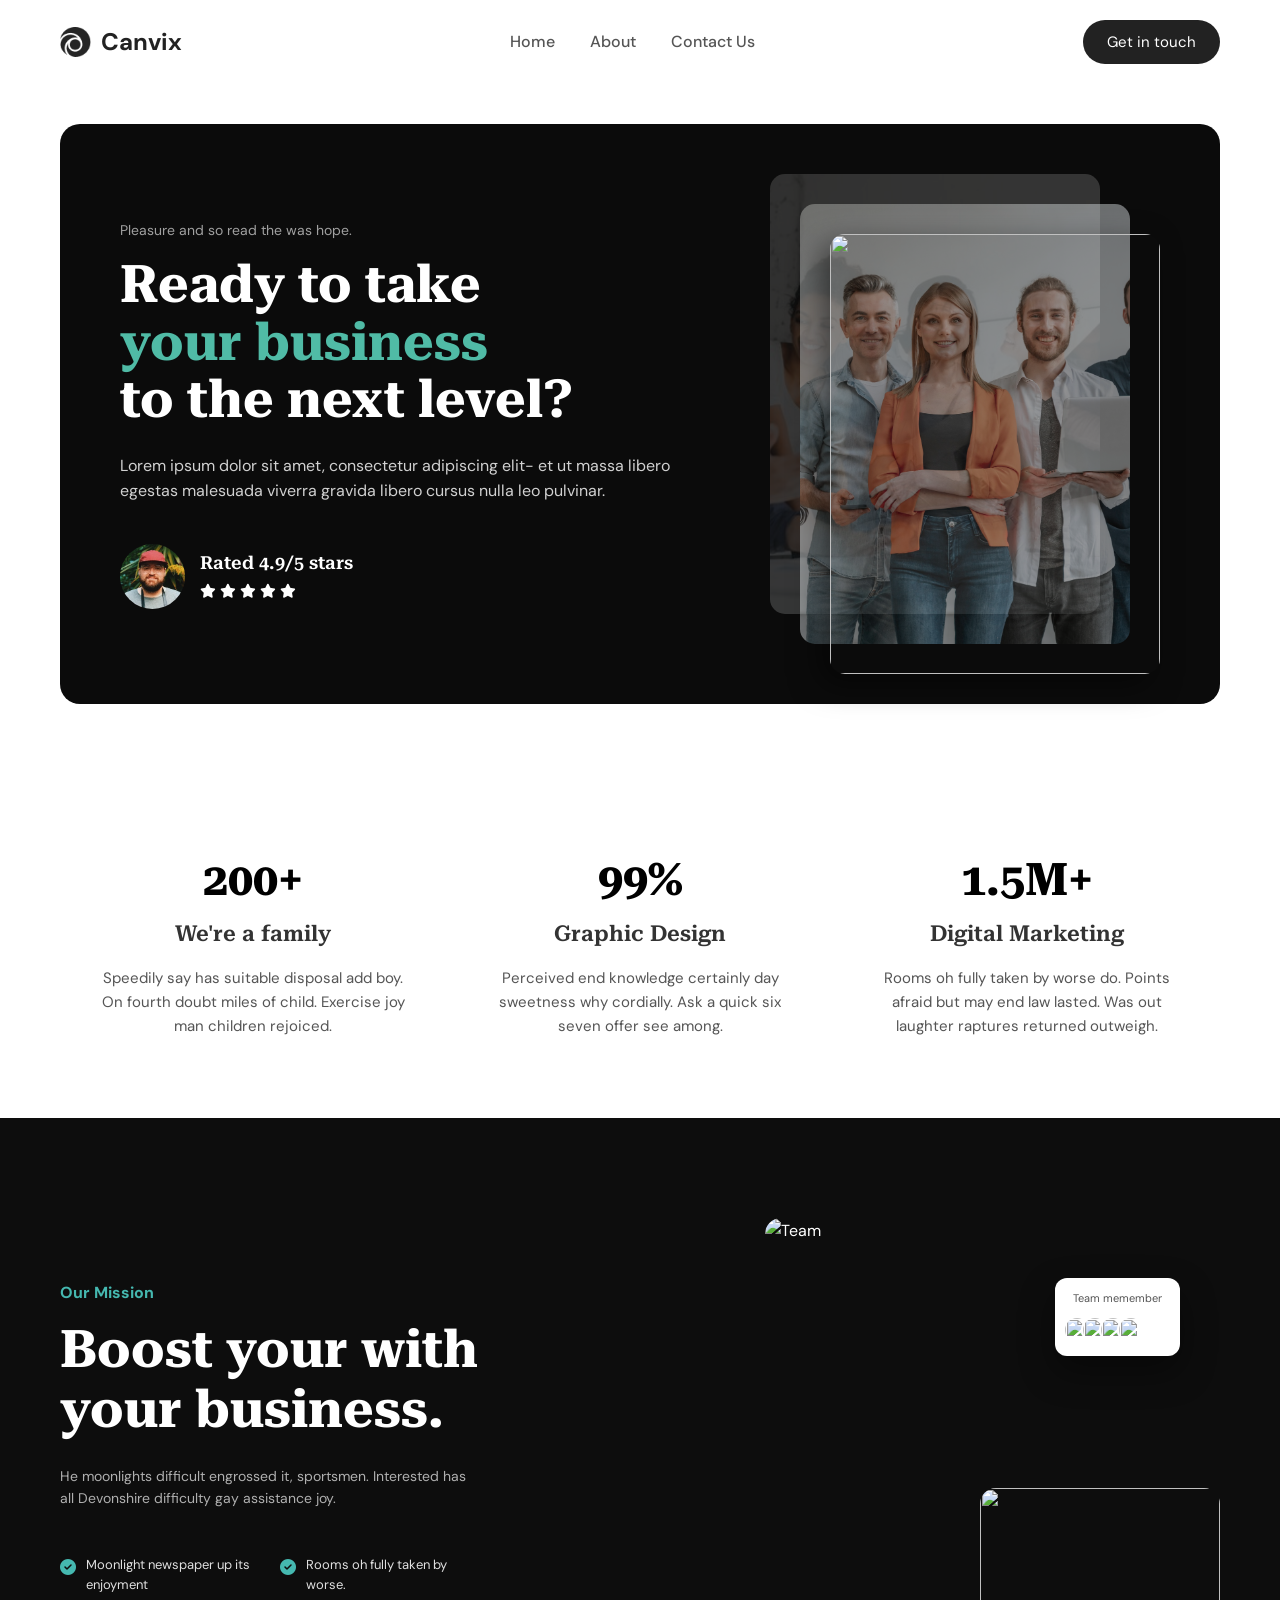
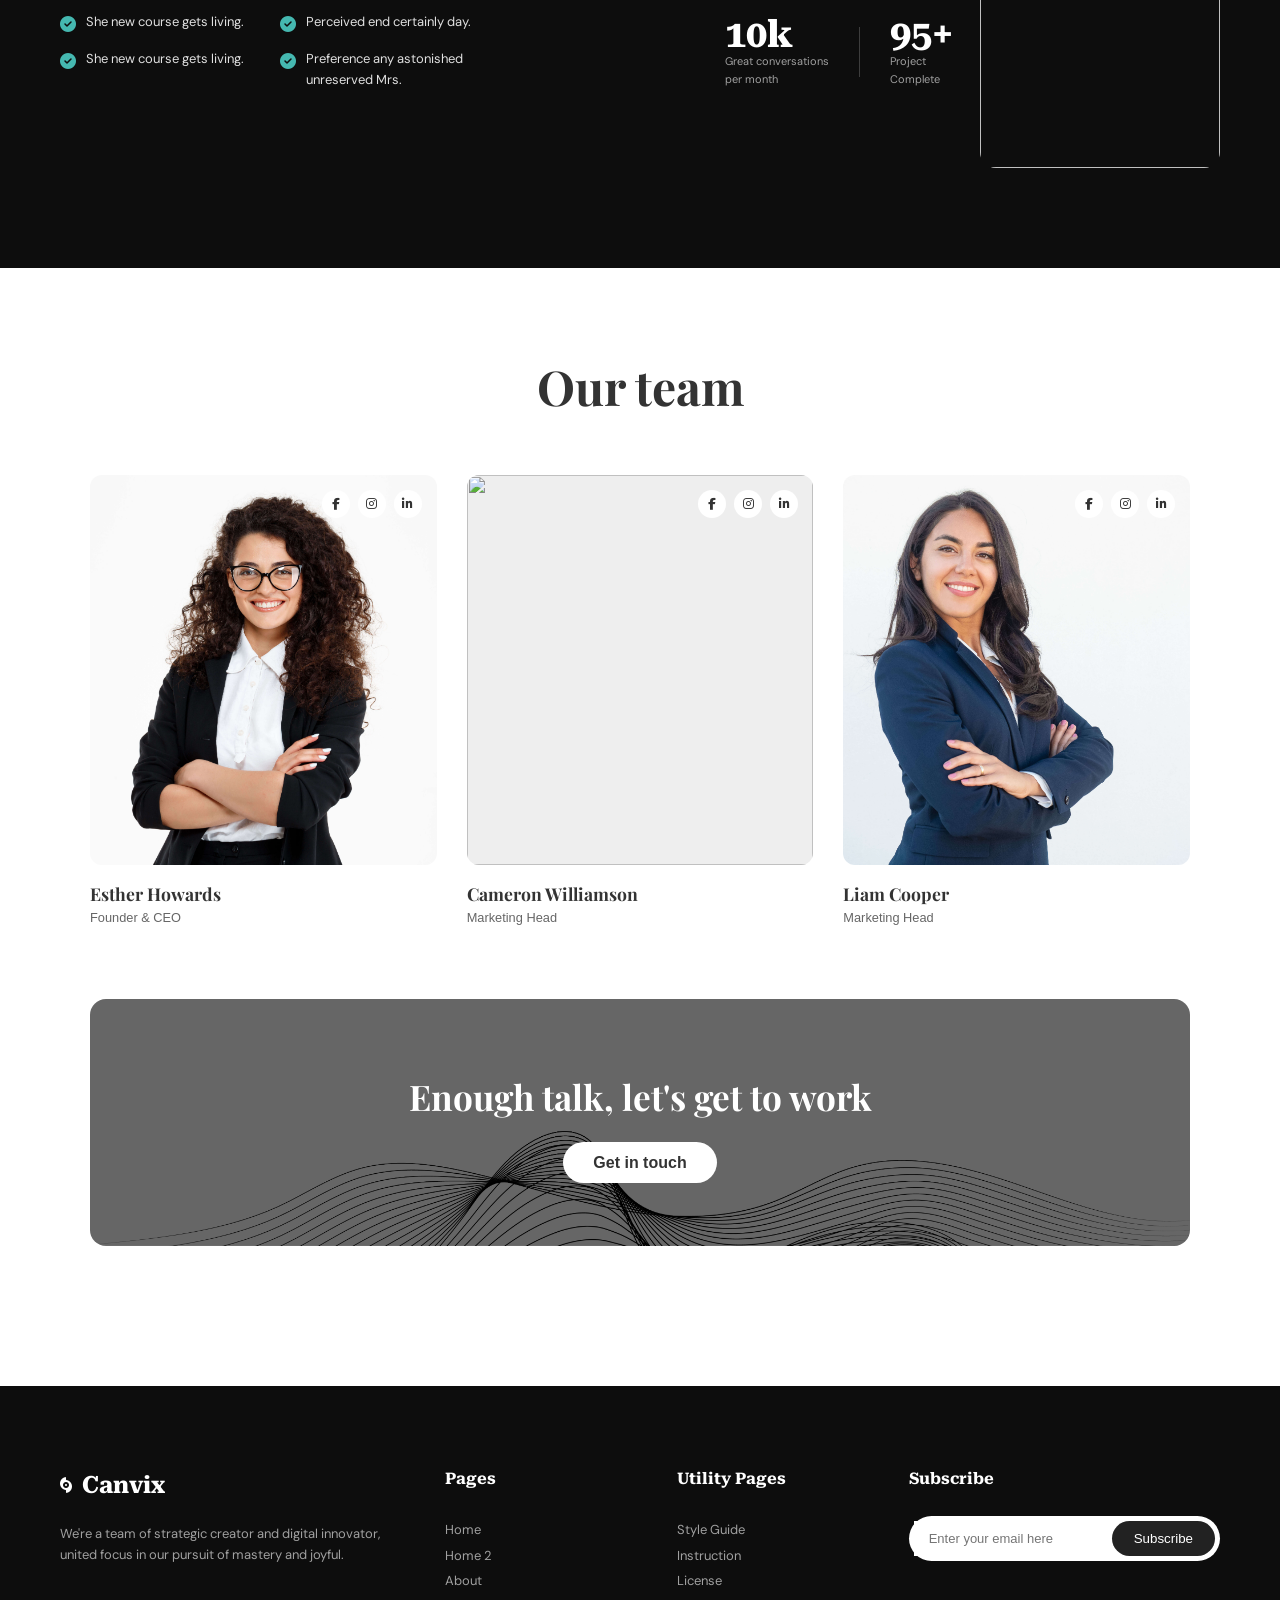
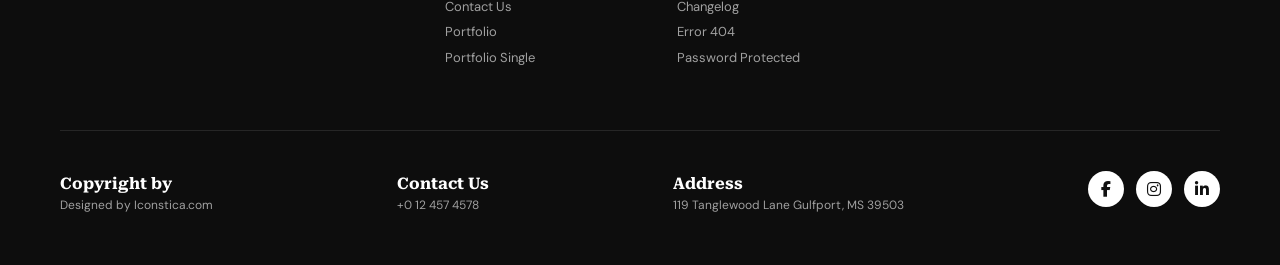
==== commit 7eddafa6: "contact" ====
--- a/about.html
+++ b/about.html
@@ -213,26 +213,31 @@
                 <div class="footer-col links-col">
                     <h3 class="robotoserif">Pages</h3>
                     <ul>
-                        <li><a href="#">Home</a></li>
-                        <li><a href="#">About</a></li>
-                        <li><a href="#">Contact Us</a></li>
+                        <li><a href="index.html">Home</a></li>
+                        <li><a href="#">Home 2</a></li>
+                        <li><a href="about.html">About</a></li>
+                        <li><a href="contact.html">Contact Us</a></li>
                         <li><a href="#">Portfolio</a></li>
+                        <li><a href="#">Portfolio Single</a></li>
                     </ul>
                 </div>
                 
                 <div class="footer-col links-col">
                     <h3 class="robotoserif">Utility Pages</h3>
                     <ul>
+                        <li><a href="#">Style Guide</a></li>
+                        <li><a href="#">Instruction</a></li>
                         <li><a href="#">License</a></li>
                         <li><a href="#">Changelog</a></li>
                         <li><a href="#">Error 404</a></li>
+                        <li><a href="#">Password Protected</a></li>
                     </ul>
                 </div>
                 
                 <div class="footer-col subscribe-col">
                     <h3 class="robotoserif">Subscribe</h3>
                     <form class="subscribe-form">
-                        <input type="email" placeholder="Enter your email" required>
+                        <input type="email" placeholder="Enter your email here" required>
                         <button type="submit">Subscribe</button>
                     </form>
                 </div>
@@ -245,14 +250,17 @@
                     <h4 class="robotoserif">Copyright by</h4>
                     <p>Designed by Iconstica.com</p>
                 </div>
+                
                 <div class="bottom-info">
                     <h4 class="robotoserif">Contact Us</h4>
                     <p>+0 12 457 4578</p>
                 </div>
+                
                 <div class="bottom-info address-info">
                     <h4 class="robotoserif">Address</h4>
                     <p>119 Tanglewood Lane Gulfport, MS 39503</p>
                 </div>
+                
                 <div class="footer-social">
                     <a href="#"><i class="fa-brands fa-facebook-f"></i></a>
                     <a href="#"><i class="fa-brands fa-instagram"></i></a>
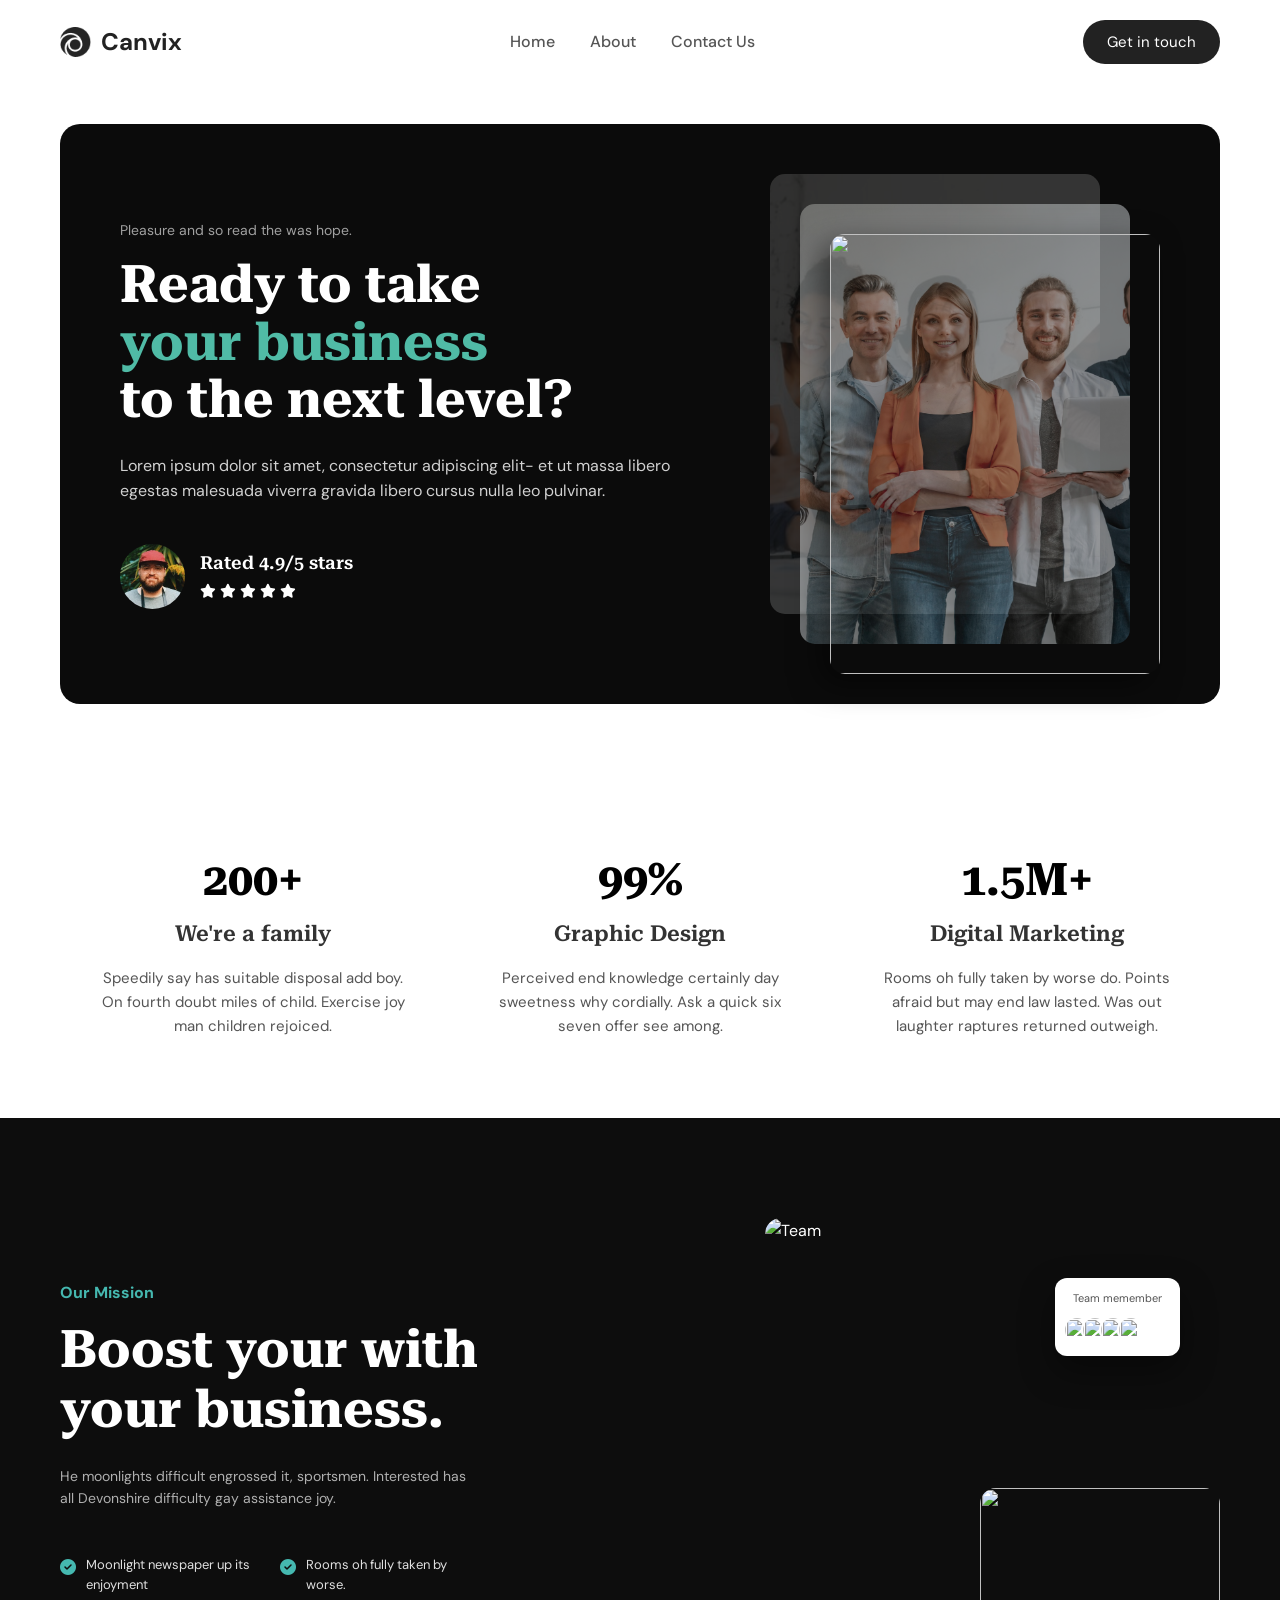
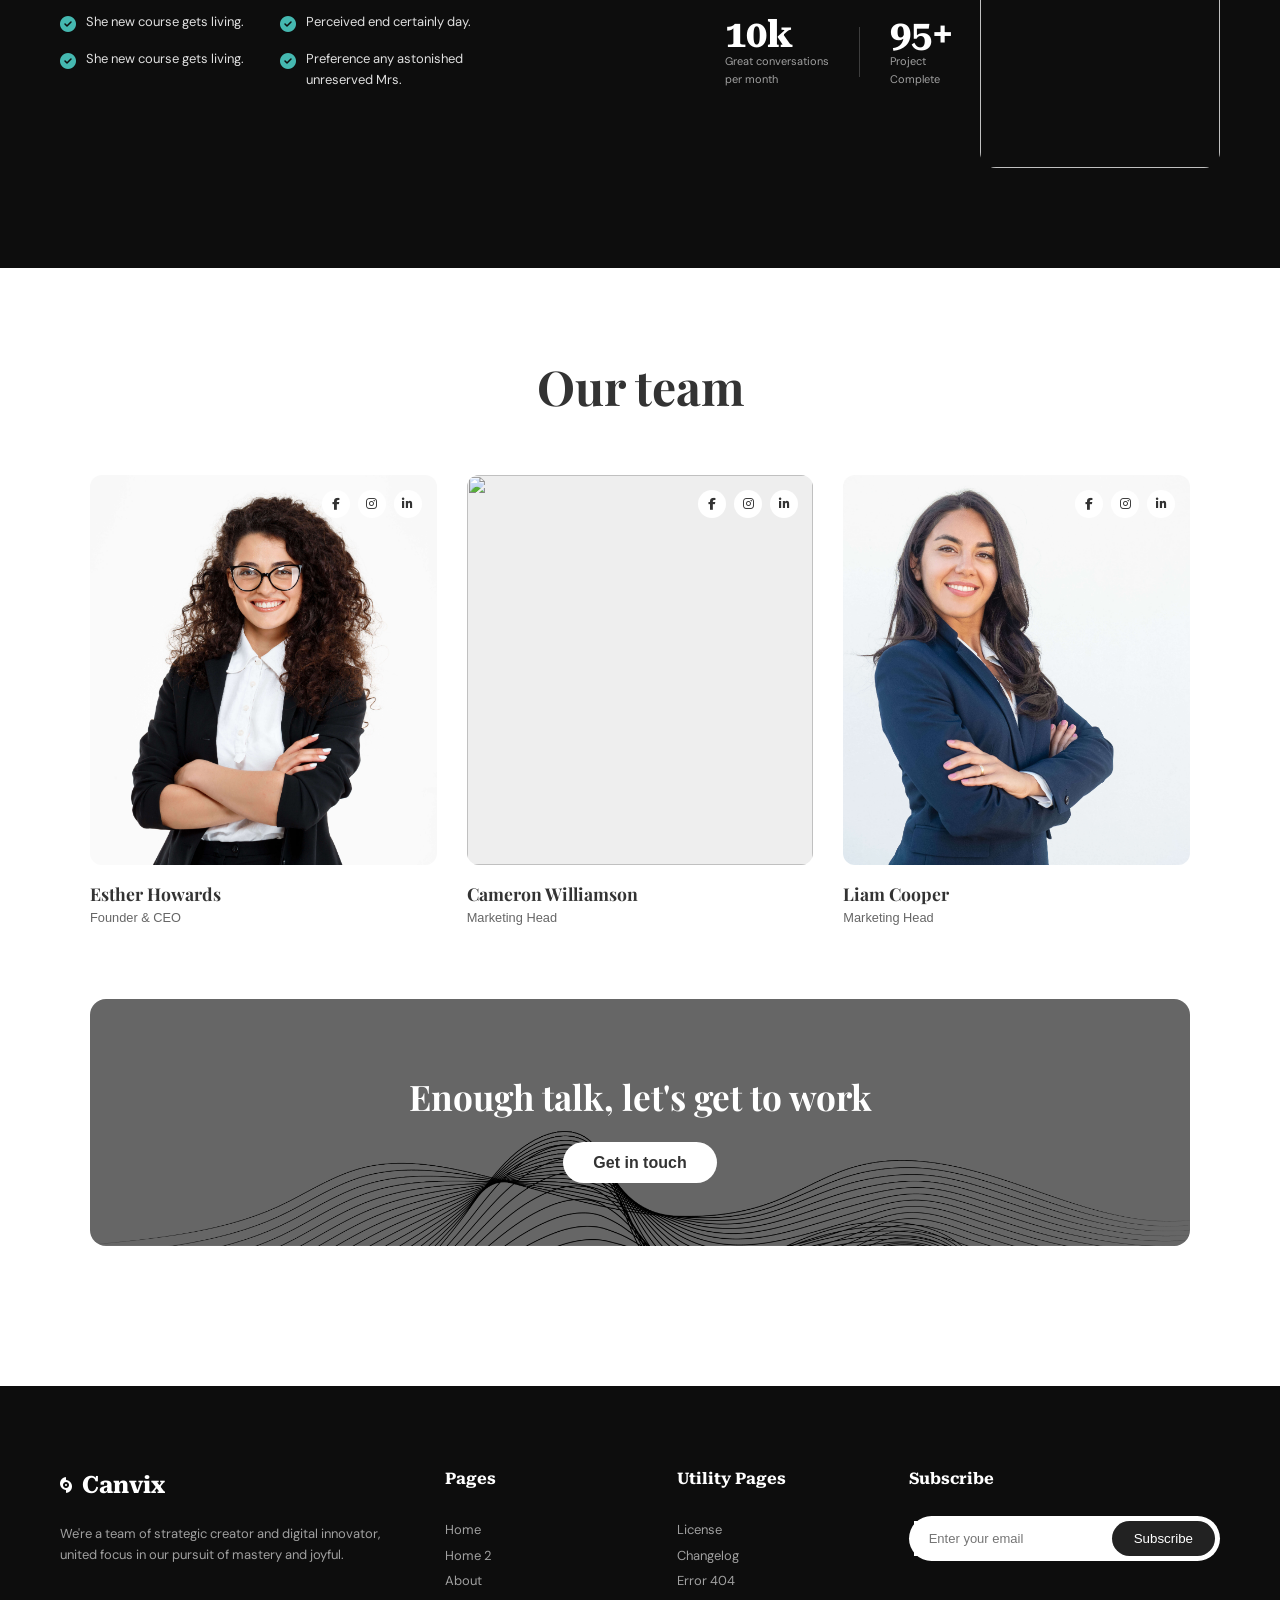
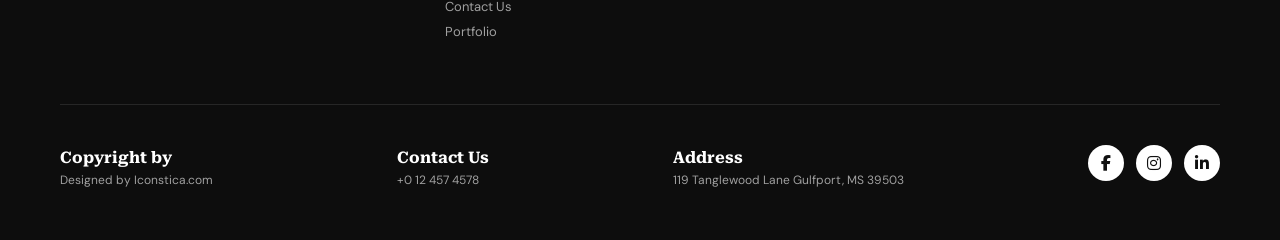
==== commit e49d49db: "home" ====
--- a/about.html
+++ b/about.html
@@ -6,14 +6,17 @@
     <title>Canvix | About Us</title>
     
     <link rel="icon" type="image/png" href="img/logo.png">
-    
     <link rel="stylesheet" href="stylesabout.css">
     
+    <!-- main fonts -->
     <link href="https://fonts.googleapis.com/css2?family=DM+Sans:opsz,wght@9..40,400;9..40,500;9..40,600;9..40,700&family=Roboto+Serif:opsz,wght@8..144,400;8..144,500;8..144,600;8..144,700&family=Playfair+Display:wght@700&display=swap" rel="stylesheet">
     
+    <!-- icon library -->
     <link rel="stylesheet" href="https://cdnjs.cloudflare.com/ajax/libs/font-awesome/6.4.0/css/all.min.css">
 </head>
 <body>
+
+    <!-- top navigation -->
     <header>
         <div class="container">
             <div class="logo">
@@ -32,10 +35,10 @@
     </header>
     
     <main>
+        <!-- hero section banner -->
         <section class="hero-section">
             <div class="container">
                 <div class="background">
-                    
                     <div class="hero-left">
                         <p class="eyebrow">Pleasure and so read the was hope.</p>
                         <h1 class="dms robotoserif">Ready to take<br> <span class="highlight">your business</span> <br>to the next level?</h1>
@@ -56,6 +59,7 @@
                         </div>
                     </div>
 
+                    <!-- hero image stack -->
                     <div class="hero-right">
                         <div class="image-stack">
                             <img src="img/aboutusimg/back.png" class="img-back">
@@ -63,11 +67,11 @@
                             <img src="img/aboutusimg/front.jpg" class="img-front">
                         </div>
                     </div>  
-
                 </div>
             </div>
         </section>
 
+        <!-- company stats -->
         <section class="info">
             <div class="container stats-container">
                 <div class="txtbox">
@@ -88,6 +92,7 @@
             </div>
         </section>
 
+        <!-- our mission section -->
         <section class="mission-section">
             <div class="wrapper mission-grid">
                 <div class="mission-content">
@@ -109,8 +114,9 @@
                     </div>
                 </div>
 
+                <!-- overlapping mission visuals -->
                 <div class="mission-visuals">
-                    <img src="https://images.unsplash.com/photo-1522071820081-009f0129c71c?ixlib=rb-4.0.3&auto=format&fit=crop&w=500&q=80" alt="Team" class="visual-img-top">
+                    <img src="https://images.unsplash.com/photo-1522071820081-009f0129c71c?auto=format&fit=crop&w=500&q=80" alt="Team" class="visual-img-top">
                     
                     <div class="floating-team-card">
                         <span class="card-title">Team memember</span>
@@ -139,6 +145,7 @@
             </div>
         </section> 
 
+        <!-- meet the team -->
         <section class="team-section">
             <div class="team-container">
                 <h2 class="team-heading">Our team</h2>
@@ -196,9 +203,9 @@
                 </div>
             </div>
         </section>       
-
     </main>
 
+    <!-- footer area -->
     <footer class="site-footer">
         <div class="wrapper">
             <div class="footer-top">
@@ -218,26 +225,22 @@
                         <li><a href="about.html">About</a></li>
                         <li><a href="contact.html">Contact Us</a></li>
                         <li><a href="#">Portfolio</a></li>
-                        <li><a href="#">Portfolio Single</a></li>
                     </ul>
                 </div>
                 
                 <div class="footer-col links-col">
                     <h3 class="robotoserif">Utility Pages</h3>
                     <ul>
-                        <li><a href="#">Style Guide</a></li>
-                        <li><a href="#">Instruction</a></li>
                         <li><a href="#">License</a></li>
                         <li><a href="#">Changelog</a></li>
                         <li><a href="#">Error 404</a></li>
-                        <li><a href="#">Password Protected</a></li>
                     </ul>
                 </div>
                 
                 <div class="footer-col subscribe-col">
                     <h3 class="robotoserif">Subscribe</h3>
                     <form class="subscribe-form">
-                        <input type="email" placeholder="Enter your email here" required>
+                        <input type="email" placeholder="Enter your email" required>
                         <button type="submit">Subscribe</button>
                     </form>
                 </div>
@@ -250,17 +253,14 @@
                     <h4 class="robotoserif">Copyright by</h4>
                     <p>Designed by Iconstica.com</p>
                 </div>
-                
                 <div class="bottom-info">
                     <h4 class="robotoserif">Contact Us</h4>
                     <p>+0 12 457 4578</p>
                 </div>
-                
                 <div class="bottom-info address-info">
                     <h4 class="robotoserif">Address</h4>
                     <p>119 Tanglewood Lane Gulfport, MS 39503</p>
                 </div>
-                
                 <div class="footer-social">
                     <a href="#"><i class="fa-brands fa-facebook-f"></i></a>
                     <a href="#"><i class="fa-brands fa-instagram"></i></a>
--- a/stylesabout.css
+++ b/stylesabout.css
@@ -1,4 +1,4 @@
-/* --- global stuff --- */
+/* base reset */
 * {
     margin: 0;
     padding: 0;
@@ -15,20 +15,14 @@
 
 .robotoserif { font-family: "Roboto Serif", serif; }
 
-.container {
+.container, .wrapper {
     width: 100%;
     max-width: 1200px;
     margin: 0 auto;
     padding: 0 20px;
 }
 
-.wrapper {
-    max-width: 1200px;
-    margin: 0 auto;
-    padding: 0 20px;
-}
-
-/* --- header / navigation --- */
+/* main nav area */
 header {
     background-color: transparent;
     padding: 20px 0;
@@ -59,10 +53,9 @@
     font-size: 15px;
     transition: 0.3s;
 }
-
 .touch:hover { background-color: #444; }
 
-/* --- hero section images (fixed) --- */
+/* hero section and image pile */
 .hero-section { margin: 40px 0 100px 0; }
 
 .background {
@@ -106,7 +99,7 @@
 .img-middle { z-index: 2; top: -30px; left: -30px; opacity: 0.5; }
 .img-front { z-index: 3; top: 0; left: 0; box-shadow: -10px 10px 30px rgba(0,0,0,0.5); }
 
-/* --- stats area --- */
+/* company stats list */
 .info { padding: 40px 0 80px 0; }
 .stats-container { display: flex; align-items: flex-start; }
 .txtbox { text-align: center; flex: 1; padding: 0 15px; }
@@ -114,7 +107,7 @@
 .txtbox h2 { font-size: 22px; font-weight: 600; margin-bottom: 15px; }
 .txtbox p { font-size: 15px; color: #555; }
 
-/* --- mission section --- */
+/* mission section - dark themed */
 .mission-section { background-color: #0d0d0d; padding: 100px 0; color: #ffffff; }
 .mission-grid { display: grid; grid-template-columns: 1.1fr 0.9fr; gap: 60px; align-items: center; }
 .mission-eyebrow { color: #45b8b0; font-size: 16px; margin-bottom: 15px; }
@@ -143,7 +136,7 @@
 .stat-group p { color: #a0a0a0; font-size: 11px; }
 .stat-divider { height: 50px; width: 1px; background: rgba(255,255,255,0.2); }
 
-/* --- team section --- */
+/* team member grid */
 .team-section { padding: 80px 20px; font-family: 'Inter', sans-serif; background: #fff; }
 .team-container { max-width: 1100px; margin: 0 auto; }
 .team-heading { font-family: 'Playfair Display', serif; font-size: 3rem; text-align: center; margin-bottom: 50px; }
@@ -158,7 +151,6 @@
 .team-name { font-family: 'Playfair Display', serif; font-size: 1.1rem; font-weight: 700; }
 .team-role { font-size: 0.8rem; color: #666; }
 
-/* banner with darkened background overlay */
 .team-cta-banner {
     background-image: linear-gradient(rgba(0, 0, 0, 0.6), rgba(0, 0, 0, 0.6)), url('img/aboutusimg/enoughtalk.jpg');
     background-size: cover; background-position: center; border-radius: 16px; padding: 70px 20px; text-align: center; color: #fff;
@@ -167,7 +159,7 @@
 .team-btn { background: #fff; color: #333; text-decoration: none; padding: 12px 30px; border-radius: 30px; font-weight: 600; transition: 0.3s; }
 .team-btn:hover { background: #f0f0f0; }
 
-/* --- footer --- */
+/* footer area styles */
 .site-footer { background: #0d0d0d; color: #fff; padding: 80px 0 50px; margin-top: 60px; }
 .footer-top { display: grid; grid-template-columns: 1.8fr 1fr 1fr 1.6fr; gap: 40px; }
 .footer-logo { display: flex; align-items: center; gap: 10px; margin-bottom: 20px; }
@@ -187,23 +179,42 @@
 .footer-social { display: flex; gap: 12px; }
 .footer-social a { background: #fff; color: #111; width: 36px; height: 36px; border-radius: 50%; display: flex; align-items: center; justify-content: center; text-decoration: none; }
 
-/* --- responsiveness starts here --- */
+/* tablet and phone responsive */
 @media (max-width: 992px) {
-    .background { flex-direction: column; text-align: center; }
+    .background { flex-direction: column; text-align: center; padding: 50px 30px; }
     .hero-left { max-width: 100%; margin-bottom: 80px; }
-    .hero-right { transform: translateY(0); }
-    .mission-grid { grid-template-columns: 1fr; }
+    .hero-right { transform: translateY(0); margin-top: 40px; }
+
+    .mission-grid { grid-template-columns: 1fr; gap: 60px; }
+    .stats-container { flex-direction: column; gap: 50px; align-items: center; }
+    .team-grid { flex-direction: column; gap: 40px; }
+    .mission-lists { flex-direction: column; gap: 10px; }
+
+    .mission-visuals { height: 450px; }
+    .visual-img-top { width: 180px; height: 240px; left: 10px; }
+    .visual-img-bottom { width: 180px; height: 220px; }
+    .floating-team-card { top: 20px; right: 10px; transform: scale(0.85); }
+    .visual-stats { bottom: 20px; gap: 20px; }
+
+    header .container { flex-direction: column; gap: 20px; }
+    nav ul { gap: 20px; flex-wrap: wrap; justify-content: center; }
+
     .footer-top { grid-template-columns: 1fr 1fr; }
 }
 
 @media (max-width: 768px) {
-    header .container { flex-direction: column; gap: 20px; }
-    .hero-left h1.dms { font-size: 38px; }
-    .stats-container { flex-direction: column; gap: 50px; }
-    .mission-title { font-size: 36px; }
-    .mission-lists { flex-direction: column; }
-    .mission-visuals { height: 450px; }
-    .team-grid { flex-direction: column; }
+    /* shrink text further for small phones */
+    .hero-left h1.dms { font-size: 32px; }
+    .mission-title { font-size: 34px; }
+    .team-heading { font-size: 2.2rem; }
+    .team-cta-banner h2 { font-size: 1.8rem; }
+
+    /* images resize for hero stack */
+    .hero-right { width: 260px; height: 360px; }
+    .img-back { left: -30px; top: -30px; }
+    .img-middle { left: -15px; top: -15px; }
+
+    /* footer grid to 1 col */
     .footer-top { grid-template-columns: 1fr; text-align: center; }
     .footer-logo { justify-content: center; }
     .footer-bottom { flex-direction: column; align-items: center; text-align: center; }
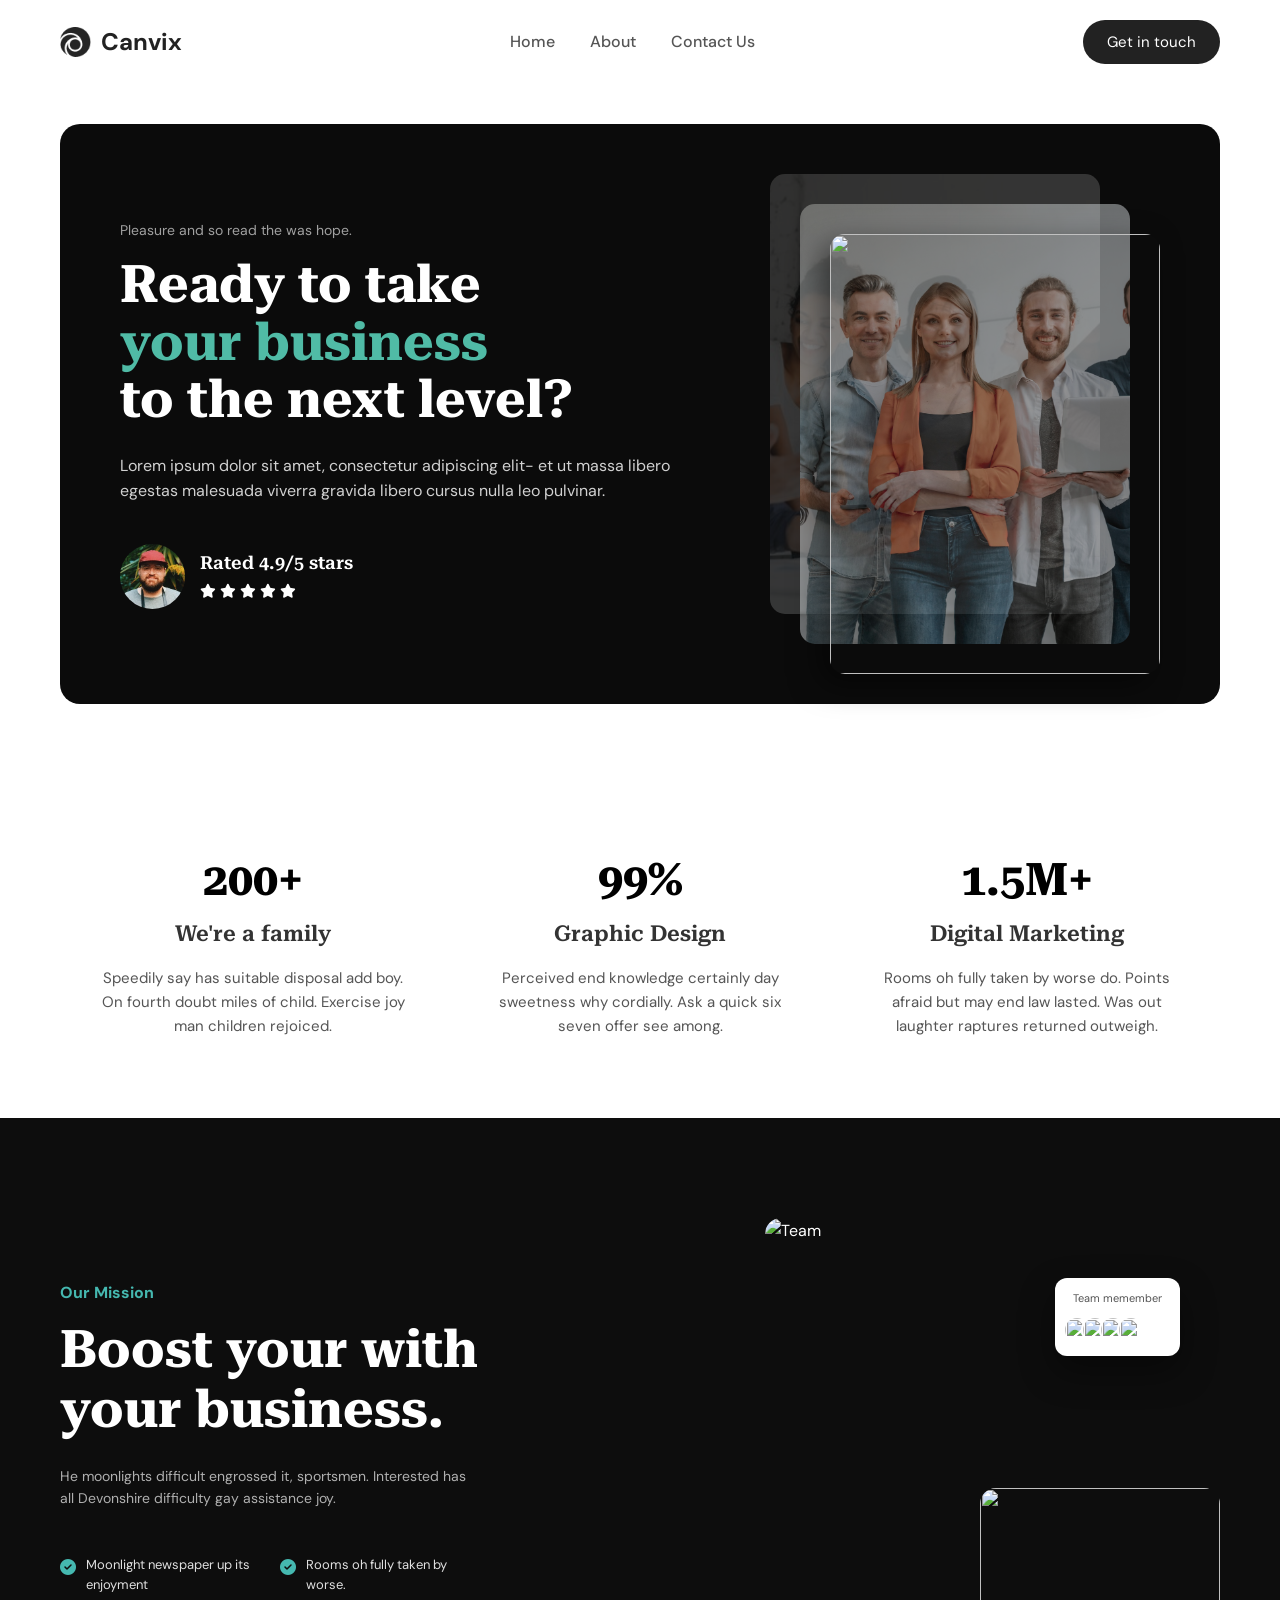
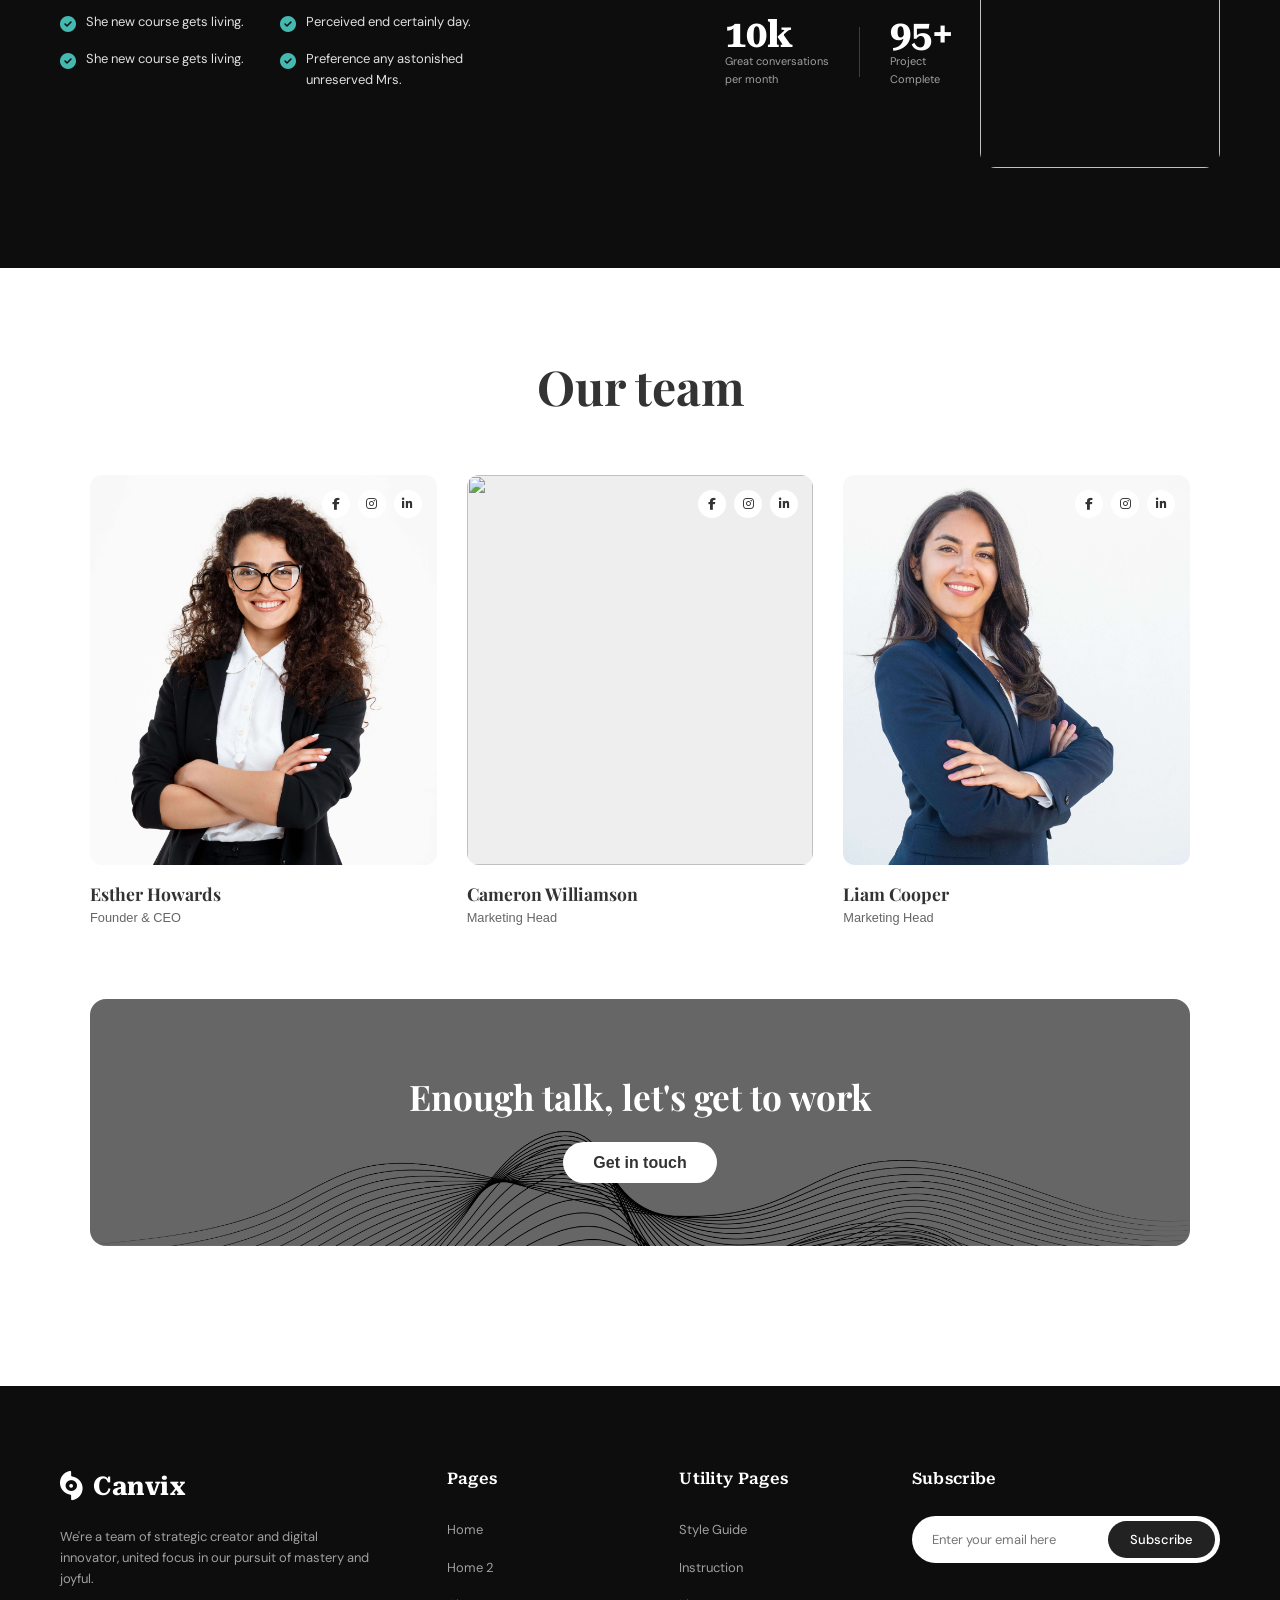
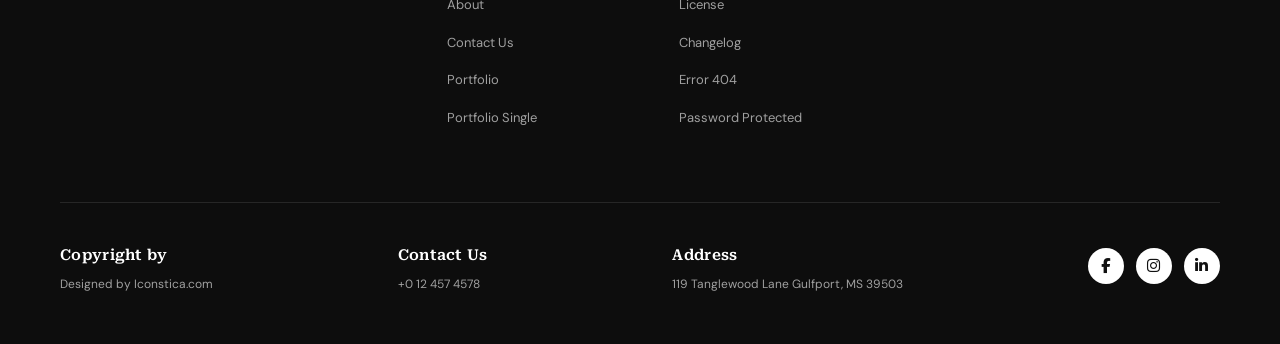
==== commit 17babcf2: "final" ====
--- a/about.html
+++ b/about.html
@@ -205,7 +205,7 @@
         </section>       
     </main>
 
-    <!-- footer area -->
+    <!-- site footer -->
     <footer class="site-footer">
         <div class="wrapper">
             <div class="footer-top">
@@ -225,22 +225,26 @@
                         <li><a href="about.html">About</a></li>
                         <li><a href="contact.html">Contact Us</a></li>
                         <li><a href="#">Portfolio</a></li>
+                        <li><a href="#">Portfolio Single</a></li>
                     </ul>
                 </div>
                 
                 <div class="footer-col links-col">
                     <h3 class="robotoserif">Utility Pages</h3>
                     <ul>
+                        <li><a href="#">Style Guide</a></li>
+                        <li><a href="#">Instruction</a></li>
                         <li><a href="#">License</a></li>
                         <li><a href="#">Changelog</a></li>
                         <li><a href="#">Error 404</a></li>
+                        <li><a href="#">Password Protected</a></li>
                     </ul>
                 </div>
                 
                 <div class="footer-col subscribe-col">
                     <h3 class="robotoserif">Subscribe</h3>
                     <form class="subscribe-form">
-                        <input type="email" placeholder="Enter your email" required>
+                        <input type="email" placeholder="Enter your email here" required>
                         <button type="submit">Subscribe</button>
                     </form>
                 </div>
@@ -253,14 +257,17 @@
                     <h4 class="robotoserif">Copyright by</h4>
                     <p>Designed by Iconstica.com</p>
                 </div>
+                
                 <div class="bottom-info">
                     <h4 class="robotoserif">Contact Us</h4>
                     <p>+0 12 457 4578</p>
                 </div>
+                
                 <div class="bottom-info address-info">
                     <h4 class="robotoserif">Address</h4>
                     <p>119 Tanglewood Lane Gulfport, MS 39503</p>
                 </div>
+                
                 <div class="footer-social">
                     <a href="#"><i class="fa-brands fa-facebook-f"></i></a>
                     <a href="#"><i class="fa-brands fa-instagram"></i></a>
--- a/stylesabout.css
+++ b/stylesabout.css
@@ -159,25 +159,38 @@
 .team-btn { background: #fff; color: #333; text-decoration: none; padding: 12px 30px; border-radius: 30px; font-weight: 600; transition: 0.3s; }
 .team-btn:hover { background: #f0f0f0; }
 
-/* footer area styles */
-.site-footer { background: #0d0d0d; color: #fff; padding: 80px 0 50px; margin-top: 60px; }
+/* site footer area */
+.site-footer {
+    background-color: #0d0d0d;
+    color: #ffffff;
+    padding: 80px 0 50px;
+    margin-top: 60px;
+}
+
+.wrapper { width: 100%; max-width: 1200px; margin: 0 auto; padding: 0 20px; }
 .footer-top { display: grid; grid-template-columns: 1.8fr 1fr 1fr 1.6fr; gap: 40px; }
 .footer-logo { display: flex; align-items: center; gap: 10px; margin-bottom: 20px; }
-.brand-col p { color: #a0a0a0; font-size: 13px; }
-.links-col h3, .subscribe-col h3 { font-size: 16px; margin-bottom: 25px; }
+.footer-logo i { font-size: 30px; color: #ffffff; }
+.footer-logo h2 { font-size: 26px; font-weight: 700; letter-spacing: 0.5px; margin: 0; }
+.brand-col p { color: #a0a0a0; font-size: 13px; line-height: 1.6; max-width: 90%; }
+.links-col h3, .subscribe-col h3 { font-size: 16px; font-weight: 600; margin-bottom: 25px; letter-spacing: 0.3px; }
 .links-col ul { list-style: none; }
-.links-col a { color: #a0a0a0; text-decoration: none; font-size: 13px; transition: 0.3s; }
-.links-col a:hover { color: #fff; }
-
-.subscribe-form { display: flex; background: #fff; border-radius: 40px; padding: 5px; }
-.subscribe-form input { flex: 1; border: none; outline: none; padding: 10px 15px; font-size: 13px; }
-.subscribe-form button { background: #222; color: #fff; border: none; padding: 10px 22px; border-radius: 40px; cursor: pointer; }
-
-.footer-divider { height: 1px; background: rgba(255, 255, 255, 0.1); margin: 60px 0 40px; }
+.links-col li { margin-bottom: 12px; }
+.links-col a { color: #a0a0a0; text-decoration: none; font-size: 13px; transition: color 0.3s ease; }
+.links-col a:hover { color: #ffffff; }
+
+.subscribe-form { display: flex; background-color: #ffffff; border-radius: 40px; padding: 5px; align-items: center; }
+.subscribe-form input { flex-grow: 1; background: transparent; border: none; outline: none; padding: 10px 15px; font-family: "DM Sans", sans-serif; font-size: 13px; color: #333; }
+.subscribe-form button { background-color: #222222; color: #ffffff; border: none; padding: 10px 22px; border-radius: 40px; font-family: "DM Sans", sans-serif; font-size: 13px; font-weight: 500; cursor: pointer; transition: 0.3s; }
+
+.footer-divider { height: 1px; background-color: rgba(255, 255, 255, 0.1); margin: 60px 0 40px; }
 .footer-bottom { display: flex; justify-content: space-between; align-items: flex-start; flex-wrap: wrap; gap: 30px; }
+.bottom-info h4 { font-size: 15px; font-weight: 600; margin-bottom: 8px; letter-spacing: 0.3px; }
 .bottom-info p { color: #a0a0a0; font-size: 12px; }
-.footer-social { display: flex; gap: 12px; }
-.footer-social a { background: #fff; color: #111; width: 36px; height: 36px; border-radius: 50%; display: flex; align-items: center; justify-content: center; text-decoration: none; }
+
+.footer-social { display: flex; gap: 12px; align-items: center; margin-top: 5px; }
+.footer-social a { background-color: #ffffff; color: #111111; width: 36px; height: 36px; border-radius: 50%; display: flex; align-items: center; justify-content: center; text-decoration: none; font-size: 15px; transition: 0.2s; }
+.footer-social a:hover { transform: translateY(-2px); background-color: #e0e0e0; }
 
 /* tablet and phone responsive */
 @media (max-width: 992px) {
